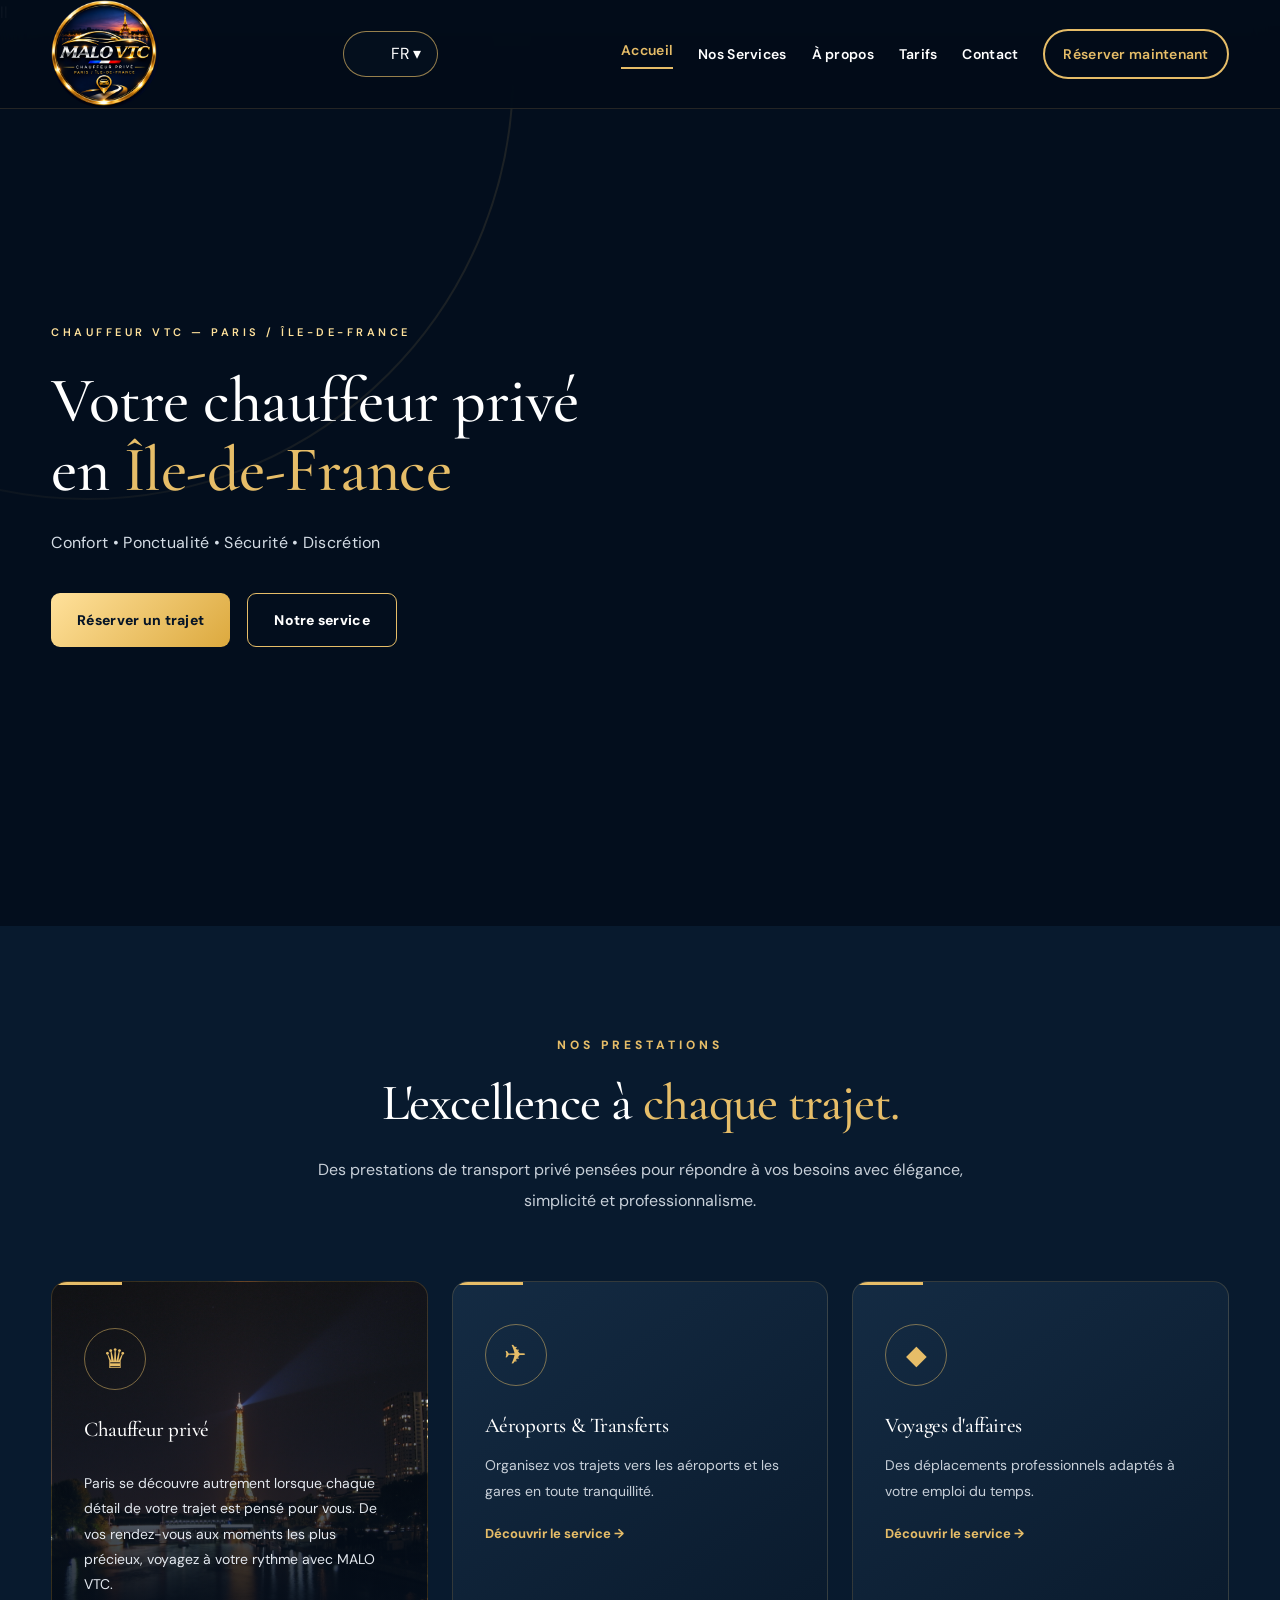
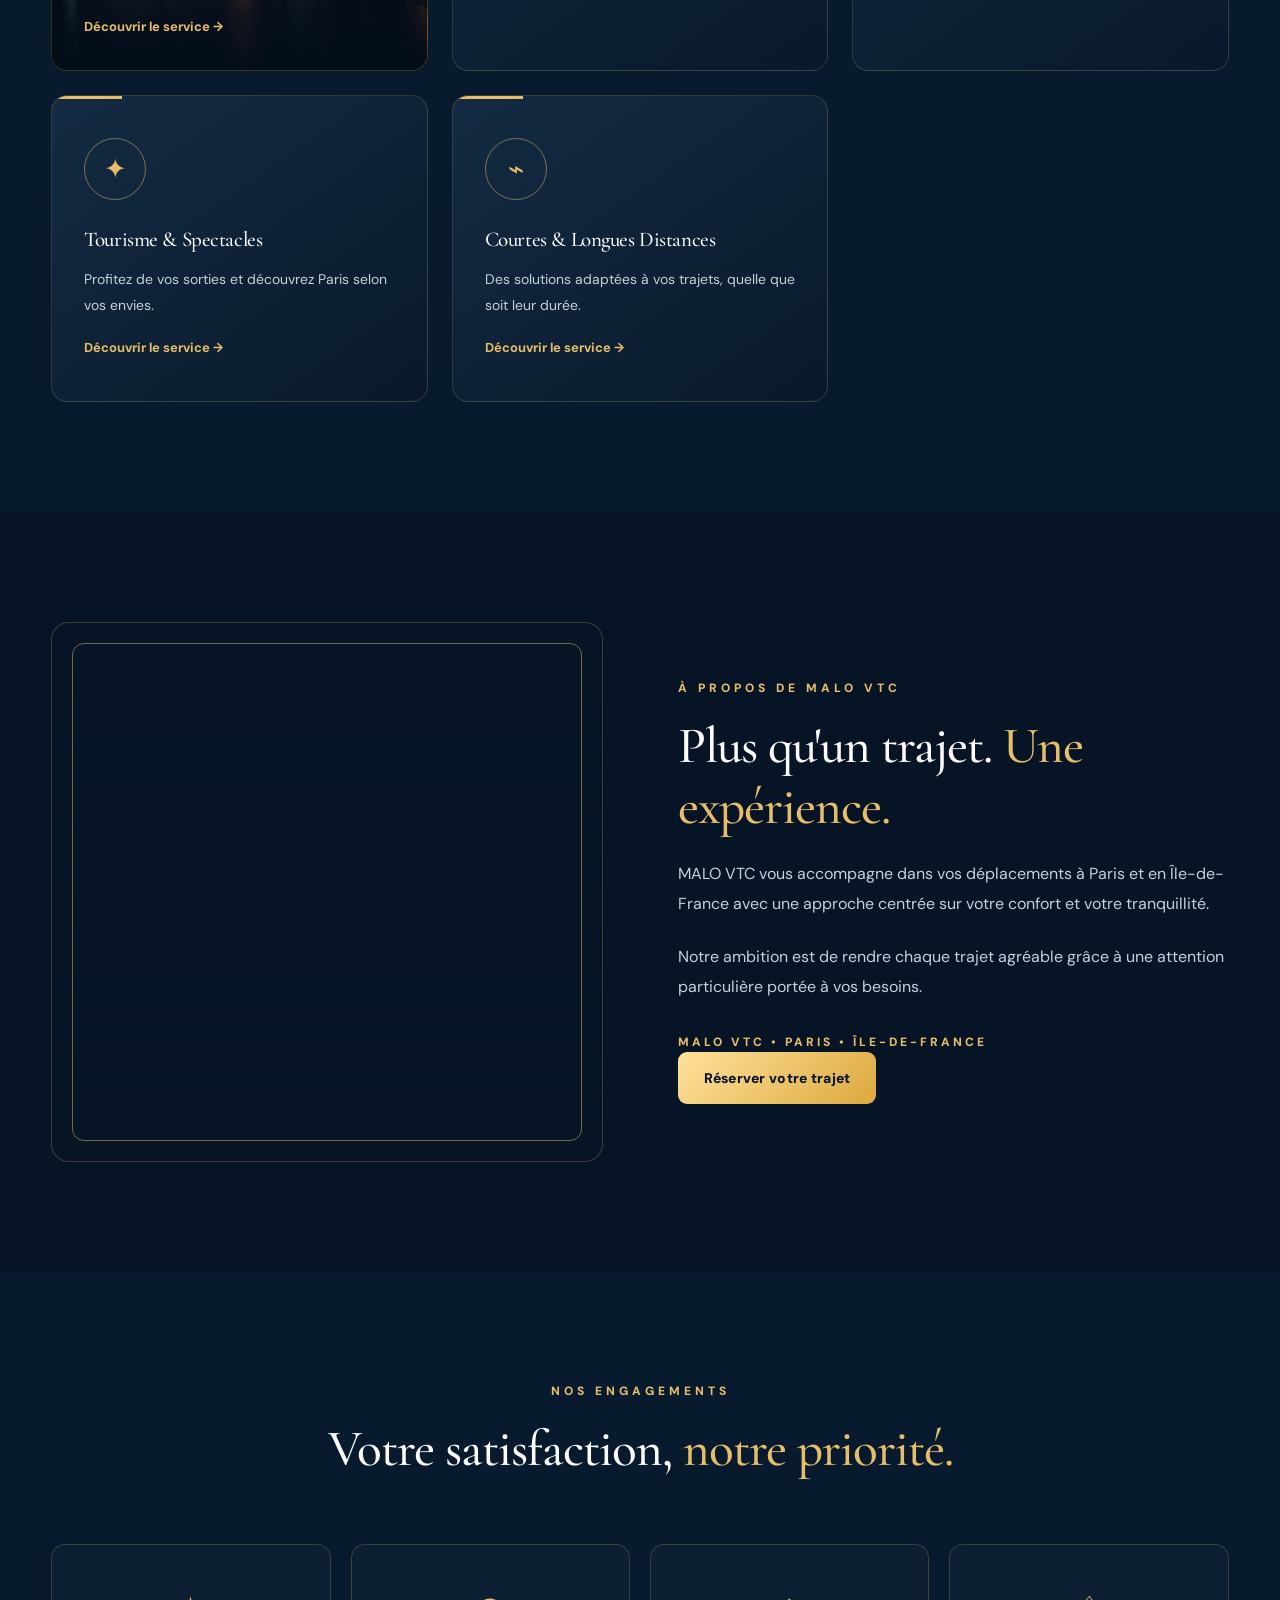
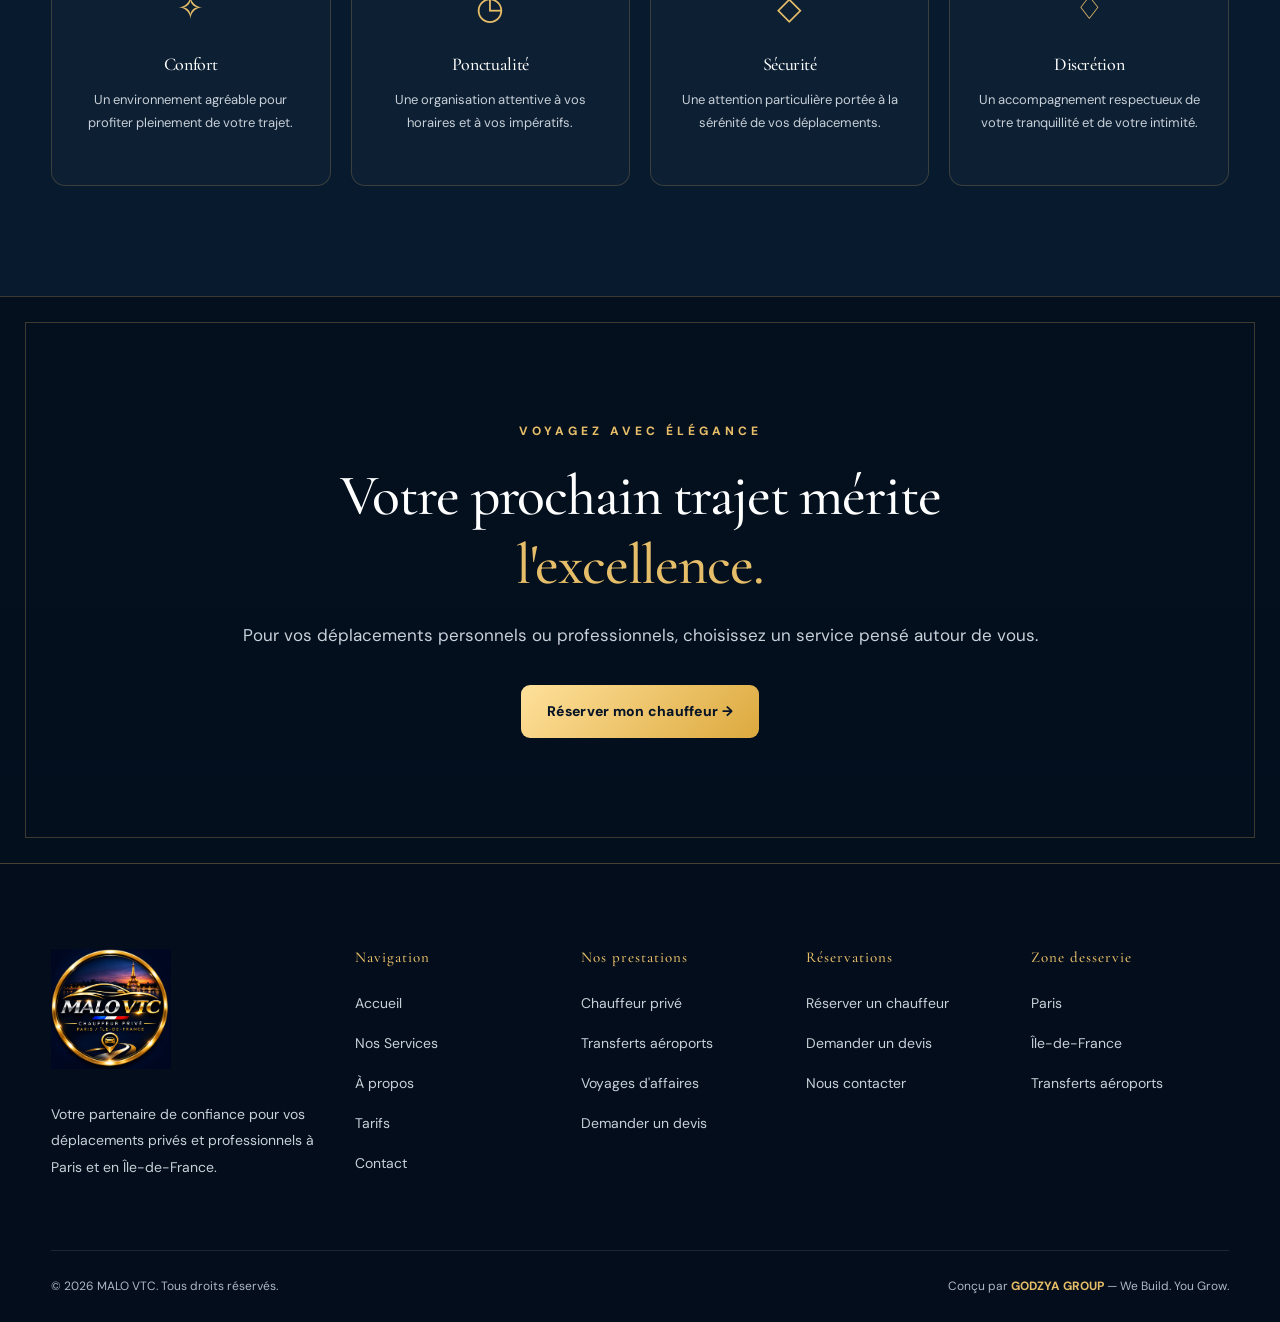
==== index.html @ e3ce31c3 "Update chauffeur service card to use photo-card layout Replaced flip-card structure with photo-card " ====
ll  <!DOCTYPE html>
<html lang="fr">
<head>
  <meta charset="UTF-8">
  <meta name="viewport" content="width=device-width, initial-scale=1.0">

  <meta name="description"
    content="MALO VTC, votre chauffeur privé à Paris et en Île-de-France. Réservez votre trajet en toute simplicité.">

  <title>MALO VTC | Chauffeur privé Paris & Île-de-France</title>

  <link rel="stylesheet" href="typography.css">

<style>
    :root {
      --navy: #061426;
      --navy-soft: #10263e;
      --gold: #e6bd68;
      --gold-light: #ffe19b;
      --white: #ffffff;
      --muted: #c8d0d9;
    }

    * {
      box-sizing: border-box;
    }

    html {
      scroll-behavior: smooth;
    }

    body {
      margin: 0;
      background: var(--navy);
      color: var(--white);
      font-family: "DM Sans", Arial, sans-serif;
      line-height: 1.6;
      overflow-x: hidden;
    }

    a {
      color: inherit;
      text-decoration: none;
    }

    button {
      font: inherit;
      cursor: pointer;
    }

    .container {
      width: min(1240px, 92%);
      margin: auto;
    }

    /* PREMIUM HEADER */

    .site-header {
  position: fixed;
  top: 0;
  left: 0;
  right: 0;
  width: 100%;
  z-index: 1000;

  background: rgba(3, 12, 25, 0.94);
  backdrop-filter: blur(16px);
  -webkit-backdrop-filter: blur(16px);

  border-bottom: 1px solid rgba(230, 189, 104, 0.15);
  transition: background 0.3s ease;
}

    .navbar {
      min-height: 105px;
      display: flex;
      align-items: center;
      justify-content: space-between;
      gap: 24px;
    }

    .brand {
      display: flex;
      align-items: center;
      flex-shrink: 0;
    }

    .brand img {
      width: 108px;
      height: 108px;
      object-fit: contain;
      border-radius: 50%;
    }

    .header-actions {
  display: flex;
  align-items: center;
  justify-content: flex-end;
  gap: 12px;
  flex-shrink: 0;
}

.nav-links {
  display: flex;
  align-items: center;
  gap: 25px;
}

    .nav-links > a {
      font-size: 14px;
      font-weight: 600;
      white-space: nowrap;
      transition: color .3s;
    }

    .nav-links > a:hover,
    .nav-links > a.active {
      color: var(--gold);
    }

    .nav-links > a.active::after {
      content: "";
      display: block;
      height: 2px;
      margin-top: 6px;
      background: var(--gold);
    }

    /* LANGUAGE DROPDOWN */

    .language {
      position: relative;
    }

    .language-button {
      background: rgba(5, 17, 32, .8);
      border: 1px solid rgba(230, 189, 104, .65);
      border-radius: 30px;
      color: white;
      padding: 9px 15px;
      white-space: nowrap;
    }
    /* PREMIUM LANGUAGE FLAGS */

.language-flag {
  display: inline-block;
  width: 22px;
  height: 15px;
  object-fit: cover;
  border-radius: 2px;
  vertical-align: middle;
  margin-right: 7px;
}

.language-button {
  display: inline-flex;
  align-items: center;
  justify-content: center;
  gap: 3px;
  white-space: nowrap;
}

.language-menu button {
  display: flex;
  align-items: center;
  gap: 8px;
}

    .language-menu {
      display: none;
      position: absolute;
      top: calc(100% + 10px);
      right: 0;
      min-width: 165px;
      padding: 8px;
      background: #0b1d32;
      border: 1px solid var(--gold);
      border-radius: 10px;
      box-shadow: 0 15px 35px rgba(0,0,0,.35);
    }

    .language-menu.open {
      display: block;
    }

    .language-menu button {
      width: 100%;
      padding: 11px;
      border: 0;
      border-radius: 6px;
      color: white;
      background: transparent;
      text-align: left;
    }

    .language-menu button:hover {
      background: rgba(230, 189, 104, .15);
      color: var(--gold);
    }

    /* RESERVATION BUTTON */

    .nav-booking {
      border: 2px solid var(--gold);
      border-radius: 35px;
      padding: 12px 18px;
      color: var(--gold) !important;
      font-weight: 700;
      white-space: nowrap;
      transition: background .3s, color .3s;
    }

    .nav-booking:hover {
      background: var(--gold);
      color: var(--navy) !important;
    }

    .menu-toggle {
      display: none;
      background: transparent;
      border: 1px solid var(--gold);
      color: var(--gold);
      padding: 8px 13px;
      border-radius: 6px;
      font-size: 23px;
    }

    /* CINEMATIC HERO */

  .hero {
  position: relative;
  min-height: 100vh;
  display: flex;
  align-items: center;
  overflow: hidden;
  background: #030e1d;
}

.hero::after {
  content: "";
  position: absolute;
  inset: 0;
  z-index: 1;
  background: linear-gradient(
    90deg,
    rgba(3, 14, 29, .88) 0%,
    rgba(3, 14, 29, .65) 45%,
    rgba(3, 14, 29, .25) 100%
  );
  pointer-events: none;
}

.hero-slides {
  position: absolute;
  inset: 0;
  overflow: hidden;
}

.hero-slide {
  position: absolute;
  inset: 0;
  background-position: center;
  background-size: cover;
  background-repeat: no-repeat;
  opacity: 0;
  animation: maloCrossfade 21s infinite;
}

.hero-slide:nth-child(1) {
  background-image: url("paris-hero-1.jpg.jpg");
  animation-delay: -1.5s;
}

.hero-slide:nth-child(2) {
  background-image: url("paris-hero-2.jpg.jpg");
  animation-delay: 5.5s;
}

.hero-slide:nth-child(3) {
  background-image: url("paris-hero-3.jpg.jpg");
  animation-delay: 12.5s;
}

@keyframes maloCrossfade {
  0% { opacity: 0; transform: scale(1.06); }
  7.14% { opacity: 1; }
  33.33% { opacity: 1; }
  40.47% { opacity: 0; }
  100% { opacity: 0; transform: scale(1.14); }
  }

@keyframes maloParisSlideshow {
  0%, 28% {
    background-image:
      linear-gradient(90deg, rgba(3,14,29,.88), rgba(3,14,29,.25)),
      url("paris-hero-1.jpg.jpg");
  }

  33%, 61% {
    background-image:
      linear-gradient(90deg, rgba(3,14,29,.88), rgba(3,14,29,.25)),
      url("paris-hero-2.jpg.jpg");
  }

  66%, 95% {
    background-image:
      linear-gradient(90deg, rgba(3,14,29,.88), rgba(3,14,29,.25)),
      url("paris-hero-3.jpg.jpg");
  }

  100% {
    background-image:
      linear-gradient(90deg, rgba(3,14,29,.88), rgba(3,14,29,.25)),
      url("paris-hero-1.jpg.jpg");
  }
}

    .hero::before {
      content: "";
      position: absolute;
      width: 850px;
      height: 850px;
      top: -380px;
      left: -340px;
      border-radius: 50%;
      border: 2px solid rgba(230, 189, 104, .35);
      pointer-events: none;
    }

    /* PREMIUM HERO TYPOGRAPHY */

.hero-content {
  position: relative;
  z-index: 2;
  width: min(780px, 100%);
  padding: 130px 0 110px;
}

.hero-eyebrow {
  color: var(--gold-light);
  font-family: "DM Sans", sans-serif;
  font-size: 11px;
  font-weight: 600;
  letter-spacing: 3.5px;
  text-transform: uppercase;
}

.hero h1 {
  font-family: "Cormorant Garamond", Georgia, serif;
  font-size: clamp(42px, 5vw, 66px);
  font-weight: 500;
  line-height: 1.08;
  letter-spacing: -0.5px;
  margin: 24px 0;
  max-width: 780px;
}

.hero h1 span {
  color: var(--gold);
  font-weight: 500;
}

.hero-tagline {
  font-family: "DM Sans", sans-serif;
  font-size: clamp(13px, 1.3vw, 16px);
  font-weight: 400;
  letter-spacing: 0.3px;
  line-height: 1.8;
  color: #d4dce5;
  margin: 25px 0 32px;
}

    .hero-actions {
      display: flex;
      flex-wrap: wrap;
      gap: 17px;
      margin-top: 35px;
    }

    .btn {
      display: inline-flex;
      align-items: center;
      justify-content: center;
      padding: 15px 26px;
      border-radius: 9px;
      font-weight: 800;
      transition: transform .3s, background .3s;
    }

    .btn:hover {
      transform: translateY(-4px);
    }

    .btn-gold {
      background: linear-gradient(
        135deg,
        #ffe19b,
        #dca93e
      );
      color: #061426;
    }

    .btn-outline {
      border: 1px solid var(--gold);
      color: white;
      background: rgba(5, 15, 30, .55);
    }

    /* MOBILE NAVIGATION */

    @media (max-width: 1100px) {
      .navbar {
        min-height: 88px;
      }

      .brand img {
        width: 82px;
        height: 82px;
      }

      .menu-toggle {
        display: block;
      }

      .nav-links {
  display: none;
  position: absolute;
  top: 88px;
  left: auto;
  right: 4%;
  width: 240px;
  max-width: 92vw;
  background: rgba(6, 20, 38, .98);
  padding: 18px;
  flex-direction: column;
  align-items: stretch;
  gap: 12px;
  border: 1px solid rgba(230, 189, 104, .45);
  border-radius: 12px;
  box-shadow: 0 16px 40px rgba(0, 0, 0, .4);
  z-index: 1100;
      }

      .nav-links.open {
        display: flex;
      }

      .language-menu {
  position: absolute;
  top: calc(100% + 8px);
  right: 0;
  left: auto;
  width: 165px;
  min-width: 165px;
  margin-top: 0;
  z-index: 1200;
}

      .hero-content {
        padding-top: 160px;
      }
    }

    @media (max-width: 600px) {
      .hero {
        min-height: 760px;
        background-position: 60% center;
      }

      .hero-content {
        padding-top: 145px;
        padding-bottom: 90px;
      }

      .hero-eyebrow {
        font-size: 10px;
        letter-spacing: 3px;
      }

      .hero h1 {
        letter-spacing: -1px;
      }

      .hero-actions {
        flex-direction: column;
        align-items: stretch;
      }
    }
  </style>
  <link rel="preconnect" href="https://fonts.googleapis.com">
<link rel="preconnect" href="https://fonts.gstatic.com" crossorigin>
<link href="https://fonts.googleapis.com/css2?family=Cormorant+Garamond:wght@400;500;600&family=DM+Sans:wght@400;500;600;700&display=swap" rel="stylesheet">
</head>

<body>

  <!-- PREMIUM NAVIGATION -->

  <header class="site-header">
    <div class="container navbar">

      <a href="index.html" class="brand"
         aria-label="MALO VTC - Accueil">
        <img src="malo-logo.png"
     alt="MALO VTC - Chauffeur privé">
      </a>

      <div class="header-actions">
        <div class="language">
          <button class="language-button"
        id="languageButton"
        type="button"
        aria-expanded="false"
        aria-controls="languageMenu">
  <img
    class="language-flag"
    src="https://flagcdn.com/w40/fr.png"
    alt="">
  <span>FR</span>
  <span aria-hidden="true">▾</span>
</button>
          
          <div class="language-menu"
               id="languageMenu">
           <button type="button" data-lang="fr">
  <img class="language-flag"
       src="https://flagcdn.com/w40/fr.png"
       alt="">
  Français
</button>

<button type="button" data-lang="en">
  <img class="language-flag"
       src="https://flagcdn.com/w40/gb.png"
       alt="">
  English
</button>
          </div>
        </div>

  <button class="menu-toggle"
          id="menuToggle"
          type="button"
          aria-label="Ouvrir le menu"
          aria-expanded="false"
          aria-controls="navLinks">
    ☰
  </button>

</div>

<nav class="nav-links" id="navLinks"
     aria-label="Navigation principale">

        <a href="index.html" class="active"
           data-fr="Accueil"
           data-en="Home">
          Accueil
        </a>

        <a href="services.html"
           data-fr="Nos Services"
           data-en="Our Services">
          Nos Services
        </a>

        <a href="apropos.html"
           data-fr="À propos"
           data-en="About Us">
          À propos
        </a>

        <a href="services.html#tarifs"
           data-fr="Tarifs"
           data-en="Pricing">
          Tarifs
        </a>

        <a href="reservation.html"
           data-fr="Contact"
           data-en="Contact">
          Contact
        </a>

        <a href="reservation.html"
           class="nav-booking"
           data-fr="Réserver maintenant"
           data-en="Book Now">
          ◉ Réserver maintenant
        </a>

      </nav>
    </div>
  </header>

  <!-- CINEMATIC HOMEPAGE HERO -->

  <main>
    <section class="hero" id="accueil">

  <!-- CINEMATIC PARIS BACKGROUND -->
  <div class="hero-slides" aria-hidden="true">
    <div class="hero-slide"></div>
    <div class="hero-slide"></div>
    <div class="hero-slide"></div>
  </div>

  <div class="container">

        <div class="hero-content">

          <div class="hero-eyebrow"
               data-fr="CHAUFFEUR VTC — PARIS / ÎLE-DE-FRANCE"
               data-en="PRIVATE CHAUFFEUR — PARIS / ÎLE-DE-FRANCE">
            CHAUFFEUR VTC — PARIS / ÎLE-DE-FRANCE
          </div>

          <h1
            data-fr="Votre chauffeur privé<br>en &lt;span&gt;Île-de-France&lt;/span&gt;"
            data-en="Your private chauffeur<br>in &lt;span&gt;Île-de-France&lt;/span&gt;">
            Votre chauffeur privé<br>
            en <span>Île-de-France</span>
          </h1>

          <p class="hero-tagline"
             data-fr="Confort • Ponctualité • Sécurité • Discrétion"
             data-en="Comfort • Punctuality • Safety • Discretion">
            Confort • Ponctualité • Sécurité • Discrétion
          </p>

          <div class="hero-actions">

            <a href="reservation.html"
               class="btn btn-gold"
               data-fr="Réserver un trajet"
               data-en="Book a Journey">
              Réserver un trajet
            </a>

            <a href="services.html"
               class="btn btn-outline"
               data-fr="Notre service"
               data-en="Our Services">
              Notre service
            </a>

          </div>
        </div>

      </div>
    </section>

    <!-- =====================================
     BLOCK 2 — PREMIUM HOMEPAGE SECTIONS
===================================== -->

<style>
  .section {
    padding: 110px 0;
    position: relative;
  }

  .section-dark {
    background: #081a2e;
  }

  .section-deep {
    background: #061426;
  }

  .section-label {
    display: block;
    color: var(--gold);
    font-size: 12px;
    font-weight: 800;
    letter-spacing: 4px;
    text-transform: uppercase;
    margin-bottom: 18px;
  }

  .section-title {
    font-size: clamp(34px, 4vw, 56px);
    line-height: 1.18;
    letter-spacing: -1px;
    margin: 0 0 22px;
  }

  .section-title span {
    color: var(--gold);
  }

  .section-description {
    color: var(--muted);
    font-size: 16px;
    max-width: 650px;
    line-height: 1.9;
  }

  .section-heading {
    text-align: center;
    max-width: 780px;
    margin: 0 auto 65px;
  }

  .section-heading .section-description {
    margin: 0 auto;
  }

/* HOMEPAGE PHOTOGRAPHIC SERVICE CARDS */
.home-service-card.photo-card {
  min-height: 390px;
  display: flex;
  flex-direction: column;
  justify-content: flex-end;
  padding: 32px;
  background-size: cover;
  background-position: center;
  isolation: isolate;
}

.home-service-card.photo-card::after {
  content: "";
  position: absolute;
  inset: 0;
  z-index: -1;
  background: linear-gradient(
    180deg,
    rgba(3, 13, 27, .12) 0%,
    rgba(3, 13, 27, .60) 42%,
    rgba(3, 13, 27, .96) 100%
  );
}

.home-service-card.photo-card h3 {
  color: #ffffff;
}

.home-service-card.photo-card p {
  color: #e3e8ef;
}

.home-service-card.photo-card a {
  color: var(--gold);
}

@media (max-width: 650px) {
  .home-service-card.photo-card {
    min-height: 350px;
    padding: 26px;
  }
 
}
  /* PREMIUM SERVICE CARDS */

  .home-services-grid {
    display: grid;
    grid-template-columns: repeat(3, 1fr);
    gap: 24px;
  }

  .home-service-card {
    position: relative;
    padding: 42px 32px;
    min-height: 295px;
    background: linear-gradient(
      145deg,
      #142b43,
      #09192b
    );
    border: 1px solid rgba(230,189,104,.18);
    border-radius: 16px;
    overflow: hidden;
    transition: transform .35s, border-color .35s;
  }

  .home-service-card:hover {
    transform: translateY(-8px);
    border-color: var(--gold);
  }

  .home-service-card::before {
    content: "";
    position: absolute;
    top: 0;
    left: 0;
    width: 70px;
    height: 3px;
    background: var(--gold);
  }

  .home-service-icon {
    width: 62px;
    height: 62px;
    display: flex;
    align-items: center;
    justify-content: center;
    border: 1px solid rgba(230,189,104,.5);
    border-radius: 50%;
    color: var(--gold);
    font-size: 27px;
    margin-bottom: 28px;
  }

  .home-service-card h3 {
    font-size: 21px;
    margin: 0 0 16px;
  }

  .home-service-card p {
    color: var(--muted);
    font-size: 14px;
    line-height: 1.8;
    margin-bottom: 20px;
  }

  .home-service-card a {
    color: var(--gold);
    font-weight: 700;
    font-size: 13px;
  }

  
/* CHAUFFEUR PRIVÉ — 3D FLIP CARD */

.home-service-card.flip-card {
  padding: 0;
  min-height: 390px;
  overflow: visible;
  background: transparent;
  perspective: 1200px;
}

.flip-card-inner {
  position: relative;
  width: 100%;
  min-height: 390px;
  height: 100%;
  transform-style: preserve-3d;
  transition: transform .8s ease;
}

.flip-card.is-flipped .flip-card-inner {
  transform: rotateY(180deg);
}

.flip-card-face {
  position: absolute;
  inset: 0;
  padding: 32px 26px;
  display: flex;
  flex-direction: column;
  align-items: flex-start;
  background: linear-gradient(145deg, #142b43, #09192b);
  border: 1px solid rgba(230,189,104,.35);
  border-radius: 16px;
  backface-visibility: hidden;
  -webkit-backface-visibility: hidden;
  overflow: auto;
}

.flip-card-front {
  justify-content: center;
}

.flip-card-back {
  transform: rotateY(180deg);
  justify-content: center;
}

.flip-card-back h3 {
  color: var(--gold);
  font-size: 19px;
}

.flip-card-back p {
  font-size: 13px;
  line-height: 1.65;
}

.flip-card-trigger,
.flip-card-return {
  border: 0;
  background: none;
  color: var(--gold);
  font: inherit;
  font-size: 13px;
  font-weight: 700;
  cursor: pointer;
  padding: 8px 0;
}

.flip-booking-button {
  display: inline-block;
  padding: 12px 16px;
  margin: 4px 0 10px;
  background: var(--gold);
  color: #061426 !important;
  border-radius: 8px;
  text-decoration: none;
  font-size: 12px;
  font-weight: 700;
}

.flip-booking-button:hover {
  background: #f5d695;
}

.flip-card-return {
  margin-top: auto;
}

@media (prefers-reduced-motion: reduce) {
  .flip-card-inner {
    transition: none;
  }
}
  

  /* ABOUT SECTION */

  .about-grid {
    display: grid;
    grid-template-columns: 1fr 1fr;
    gap: 75px;
    align-items: center;
  }

  .about-image {
    position: relative;
    min-height: 540px;
    border-radius: 18px;
    background:
      linear-gradient(
        rgba(6,20,38,.1),
        rgba(6,20,38,.45)
      ),
      url("assets/malo-about.jpg") center/cover;
    border: 1px solid rgba(230,189,104,.25);
  }

  .about-image::after {
    content: "";
    position: absolute;
    inset: 20px;
    border: 1px solid rgba(230,189,104,.5);
    border-radius: 12px;
    pointer-events: none;
  }

  .about-content p {
    color: var(--muted);
    line-height: 1.9;
    margin-bottom: 22px;
  }

  .about-signature {
    color: var(--gold);
    font-size: 12px;
    letter-spacing: 3px;
    font-weight: 800;
    margin-top: 30px;
  }

  /* OUR COMMITMENTS */

  .commitment-grid {
    display: grid;
    grid-template-columns: repeat(4, 1fr);
    gap: 20px;
  }

  .commitment-card {
    padding: 38px 25px;
    text-align: center;
    border: 1px solid rgba(230,189,104,.2);
    background: rgba(255,255,255,.025);
    border-radius: 14px;
    transition: transform .3s;
  }

  .commitment-card:hover {
    transform: translateY(-6px);
  }

  .commitment-icon {
    color: var(--gold);
    font-size: 32px;
    margin-bottom: 20px;
  }

  .commitment-card h3 {
    font-size: 18px;
    margin-bottom: 12px;
  }

  .commitment-card p {
    color: var(--muted);
    font-size: 13px;
    line-height: 1.8;
  }

  @media (max-width: 950px) {
    .home-services-grid {
      grid-template-columns: repeat(2, 1fr);
    }

    .about-grid {
      gap: 35px;
    }

    .commitment-grid {
      grid-template-columns: repeat(2, 1fr);
    }
  }

  @media (max-width: 650px) {
    .section {
      padding: 75px 0;
    }

    .home-services-grid,
    .about-grid {
      grid-template-columns: 1fr;
    }

    .about-image {
      min-height: 350px;
    }

    .commitment-grid {
      grid-template-columns: 1fr 1fr;
      gap: 12px;
    }

    .commitment-card {
      padding: 25px 15px;
    }
  }
</style>

<!-- OUR SIGNATURE SERVICES -->

<section class="section section-dark" id="services">
  <div class="container">

    <div class="section-heading">

      <span class="section-label"
        data-fr="NOS PRESTATIONS"
        data-en="OUR SERVICES">
        NOS PRESTATIONS
      </span>

      <h2 class="section-title"
        data-fr="L'excellence à &lt;span&gt;chaque trajet.&lt;/span&gt;"
        data-en="Excellence in &lt;span&gt;every journey.&lt;/span&gt;">
        L'excellence à <span>chaque trajet.</span>
      </h2>

      <p class="section-description"
        data-fr="Des prestations de transport privé pensées pour répondre à vos besoins avec élégance, simplicité et professionnalisme."
        data-en="Private chauffeur services designed to meet your needs with elegance, simplicity and professionalism.">
        Des prestations de transport privé pensées pour répondre à vos besoins avec élégance, simplicité et professionnalisme.
      </p>

    </div>

    <div class="home-services-grid">

      

<article class="home-service-card photo-card"
         style="background-image: url('paris-hero-1.jpg.jpg');">

  <div class="home-service-icon">♛</div>

  <h3 data-fr="Chauffeur privé"
      data-en="Private Chauffeur">
    Chauffeur privé
  </h3>

  <p data-fr="Paris se découvre autrement lorsque chaque détail de votre trajet est pensé pour vous. De vos rendez-vous aux moments les plus précieux, voyagez à votre rythme avec MALO VTC."
     data-en="Experience Paris differently when every detail of your journey is considered. From appointments to life's special moments, travel at your own pace with MALO VTC.">
    Paris se découvre autrement lorsque chaque détail de votre trajet est pensé pour vous. De vos rendez-vous aux moments les plus précieux, voyagez à votre rythme avec MALO VTC.
  </p>

  <a href="services.html"
     data-fr="Découvrir le service →"
     data-en="Explore the service →">
    Découvrir le service →
  </a>

</article>


      <article class="home-service-card">
        <div class="home-service-icon">✈</div>

        <h3 data-fr="Aéroports & Transferts"
            data-en="Airports & Transfers">
          Aéroports & Transferts
        </h3>

        <p data-fr="Organisez vos trajets vers les aéroports et les gares en toute tranquillité."
           data-en="Arrange your journeys to airports and train stations with peace of mind.">
          Organisez vos trajets vers les aéroports et les gares en toute tranquillité.
        </p>

        <a href="services.html"
           data-fr="Découvrir le service →"
           data-en="Explore the service →">
          Découvrir le service →
        </a>
      </article>

      <article class="home-service-card">
        <div class="home-service-icon">◆</div>

        <h3 data-fr="Voyages d'affaires"
            data-en="Business Travel">
          Voyages d'affaires
        </h3>

        <p data-fr="Des déplacements professionnels adaptés à votre emploi du temps."
           data-en="Professional travel tailored to your schedule.">
          Des déplacements professionnels adaptés à votre emploi du temps.
        </p>

        <a href="services.html"
           data-fr="Découvrir le service →"
           data-en="Explore the service →">
          Découvrir le service →
        </a>
      </article>

      <article class="home-service-card">
        <div class="home-service-icon">✦</div>

        <h3 data-fr="Tourisme & Spectacles"
            data-en="Tourism & Shows">
          Tourisme & Spectacles
        </h3>

        <p data-fr="Profitez de vos sorties et découvrez Paris selon vos envies."
           data-en="Enjoy your outings and discover Paris at your own pace.">
          Profitez de vos sorties et découvrez Paris selon vos envies.
        </p>

        <a href="services.html"
           data-fr="Découvrir le service →"
           data-en="Explore the service →">
          Découvrir le service →
        </a>
      </article>

      <article class="home-service-card">
        <div class="home-service-icon">⌁</div>

        <h3 data-fr="Courtes & Longues Distances"
            data-en="Short & Long Distances">
          Courtes & Longues Distances
        </h3>

        <p data-fr="Des solutions adaptées à vos trajets, quelle que soit leur durée."
           data-en="Flexible solutions for journeys of different distances.">
          Des solutions adaptées à vos trajets, quelle que soit leur durée.
        </p>

        <a href="services.html"
           data-fr="Découvrir le service →"
           data-en="Explore the service →">
          Découvrir le service →
        </a>
      </article>

    </div>
  </div>
</section>

<!-- ABOUT MALO VTC -->

<section class="section section-deep" id="apropos">
  <div class="container about-grid">

    <div class="about-image"
         role="img"
         aria-label="Univers MALO VTC">
    </div>

    <div class="about-content">

      <span class="section-label"
        data-fr="À PROPOS DE MALO VTC"
        data-en="ABOUT MALO VTC">
        À PROPOS DE MALO VTC
      </span>

      <h2 class="section-title"
        data-fr="Plus qu'un trajet. &lt;span&gt;Une expérience.&lt;/span&gt;"
        data-en="More than a journey. &lt;span&gt;An experience.&lt;/span&gt;">
        Plus qu'un trajet. <span>Une expérience.</span>
      </h2>

      <p data-fr="MALO VTC vous accompagne dans vos déplacements à Paris et en Île-de-France avec une approche centrée sur votre confort et votre tranquillité."
         data-en="MALO VTC accompanies you on your journeys across Paris and Île-de-France with an approach focused on your comfort and peace of mind.">
        MALO VTC vous accompagne dans vos déplacements à Paris et en Île-de-France avec une approche centrée sur votre confort et votre tranquillité.
      </p>

      <p data-fr="Notre ambition est de rendre chaque trajet agréable grâce à une attention particulière portée à vos besoins."
         data-en="Our ambition is to make every journey enjoyable through thoughtful attention to your needs.">
        Notre ambition est de rendre chaque trajet agréable grâce à une attention particulière portée à vos besoins.
      </p>

      <div class="about-signature">
        MALO VTC • PARIS • ÎLE-DE-FRANCE
      </div>

      <a href="reservation.html"
         class="btn btn-gold"
         data-fr="Réserver votre trajet"
         data-en="Book Your Journey">
        Réserver votre trajet
      </a>

    </div>
  </div>
</section>

<!-- OUR COMMITMENTS -->

<section class="section section-dark" id="engagement">
  <div class="container">

    <div class="section-heading">

      <span class="section-label"
        data-fr="NOS ENGAGEMENTS"
        data-en="OUR COMMITMENTS">
        NOS ENGAGEMENTS
      </span>

      <h2 class="section-title"
        data-fr="Votre satisfaction, &lt;span&gt;notre priorité.&lt;/span&gt;"
        data-en="Your satisfaction, &lt;span&gt;our priority.&lt;/span&gt;">
        Votre satisfaction, <span>notre priorité.</span>
      </h2>

    </div>

    <div class="commitment-grid">

      <article class="commitment-card">
        <div class="commitment-icon">✧</div>
        <h3 data-fr="Confort" data-en="Comfort">Confort</h3>
        <p data-fr="Un environnement agréable pour profiter pleinement de votre trajet."
           data-en="A pleasant environment to enjoy your journey.">
          Un environnement agréable pour profiter pleinement de votre trajet.
        </p>
      </article>

      <article class="commitment-card">
        <div class="commitment-icon">◷</div>
        <h3 data-fr="Ponctualité" data-en="Punctuality">Ponctualité</h3>
        <p data-fr="Une organisation attentive à vos horaires et à vos impératifs."
           data-en="Thoughtful planning around your schedule and commitments.">
          Une organisation attentive à vos horaires et à vos impératifs.
        </p>
      </article>

      <article class="commitment-card">
        <div class="commitment-icon">◇</div>
        <h3 data-fr="Sécurité" data-en="Safety">Sécurité</h3>
        <p data-fr="Une attention particulière portée à la sérénité de vos déplacements."
           data-en="Special attention to your peace of mind while travelling.">
          Une attention particulière portée à la sérénité de vos déplacements.
        </p>
      </article>

      <article class="commitment-card">
        <div class="commitment-icon">♢</div>
        <h3 data-fr="Discrétion" data-en="Discretion">Discrétion</h3>
        <p data-fr="Un accompagnement respectueux de votre tranquillité et de votre intimité."
           data-en="Respectful service that values your privacy and comfort.">
          Un accompagnement respectueux de votre tranquillité et de votre intimité.
        </p>
      </article>

    </div>
  </div>
</section>

    <!-- ==========================================
     BLOCK 3 — FINAL HOMEPAGE COMPONENTS
========================================== -->

<style>
  /* LUXURY RESERVATION SECTION */

  .luxury-cta {
    position: relative;
    padding: 125px 0;
    text-align: center;
    overflow: hidden;
    background:
      linear-gradient(
        rgba(4, 15, 29, .90),
        rgba(4, 15, 29, .94)
      ),
      url("assets/malo-cta.jpg") center/cover no-repeat;
    border-top: 1px solid rgba(230,189,104,.25);
  }

  .luxury-cta::before {
    content: "";
    position: absolute;
    inset: 25px;
    border: 1px solid rgba(230,189,104,.25);
    pointer-events: none;
  }

  .luxury-cta-content {
    position: relative;
    z-index: 2;
    max-width: 800px;
    margin: auto;
  }

  .luxury-cta h2 {
    font-size: clamp(35px, 4.5vw, 60px);
    line-height: 1.2;
    margin: 20px 0;
  }

  .luxury-cta h2 span {
    color: var(--gold);
  }

  .luxury-cta p {
    color: var(--muted);
    font-size: 17px;
    margin-bottom: 35px;
  }

  /* PREMIUM FOOTER */

  .site-footer {
    background: #030d1b;
    border-top: 1px solid rgba(230,189,104,.3);
    padding: 85px 0 25px;
  }

  .footer-grid {
  display: grid;
  grid-template-columns: 1.4fr repeat(4, minmax(0, 1fr));
  gap: 28px;
  align-items: start;
  margin-bottom: 55px;
    }

  .footer-logo {
    width: 120px;
    height: 120px;
    object-fit: contain;
    margin-bottom: 18px;
  }

  .footer-brand p {
    max-width: 340px;
    color: var(--muted);
    font-size: 14px;
    line-height: 1.9;
  }

  .footer-column h3 {
    color: var(--gold);
    font-size: 15px;
    margin: 0 0 25px;
    letter-spacing: 1px;
  }

  .footer-column a {
    display: block;
    color: var(--muted);
    font-size: 14px;
    margin-bottom: 15px;
    transition: color .3s;
  }

  .footer-column a:hover {
    color: var(--gold);
  }

  .footer-bottom {
    border-top: 1px solid rgba(255,255,255,.1);
    padding-top: 25px;
    display: flex;
    justify-content: space-between;
    gap: 20px;
    flex-wrap: wrap;
    color: #aeb8c5;
    font-size: 12px;
  }

  .footer-bottom strong {
    color: var(--gold);
  }

  /* SCROLL ANIMATIONS */

  .reveal {
    opacity: 0;
    transform: translateY(30px);
    transition:
      opacity .75s ease,
      transform .75s ease;
  }

  .reveal.visible {
    opacity: 1;
    transform: translateY(0);
  }

  @media (prefers-reduced-motion: reduce) {
    .reveal {
      opacity: 1;
      transform: none;
      transition: none;
    }
  }

  @media (max-width: 850px) {
  .footer-grid {
    grid-template-columns: repeat(2, minmax(0, 1fr));
    column-gap: 30px;
    row-gap: 35px;
  }

  .footer-brand {
    grid-column: 1 / -1;
  }
}

  @media (max-width: 600px) {
    .luxury-cta {
      padding: 95px 0;
    }

    .luxury-cta::before {
      inset: 12px;
    }

    .footer-grid {
  grid-template-columns: minmax(0, 1fr);
  gap: 28px;
  margin-bottom: 40px;
}

.footer-brand {
  grid-column: auto;
}

.footer-column h3 {
  margin-bottom: 15px;
}

.footer-column a {
  margin-bottom: 11px;
}

    .site-footer {
      padding-top: 60px;
    }

    .footer-bottom {
      flex-direction: column;
    }
  }
</style>

<!-- LUXURY RESERVATION CALL TO ACTION -->

<section class="luxury-cta" id="reservation">
  <div class="container luxury-cta-content">

    <span class="section-label"
      data-fr="VOYAGEZ AVEC ÉLÉGANCE"
      data-en="TRAVEL WITH ELEGANCE">
      VOYAGEZ AVEC ÉLÉGANCE
    </span>

    <h2
      data-fr="Votre prochain trajet mérite &lt;span&gt;l'excellence.&lt;/span&gt;"
      data-en="Your next journey deserves &lt;span&gt;excellence.&lt;/span&gt;">
      Votre prochain trajet mérite
      <span>l'excellence.</span>
    </h2>

    <p
      data-fr="Pour vos déplacements personnels ou professionnels, choisissez un service pensé autour de vous."
      data-en="For your personal or professional journeys, choose a service designed around you.">
      Pour vos déplacements personnels ou professionnels,
      choisissez un service pensé autour de vous.
    </p>

    <a href="reservation.html"
       class="btn btn-gold"
       data-fr="Réserver mon chauffeur →"
       data-en="Book My Chauffeur →">
      Réserver mon chauffeur →
    </a>

  </div>
</section>

</main>

<!-- PREMIUM FOOTER -->

<footer class="site-footer">
  <div class="container">

    <div class="footer-grid">

      <div class="footer-brand">

        <a href="index.html" aria-label="MALO VTC Accueil">
          <img src="malo-logo.png"
               alt="MALO VTC"
               class="footer-logo">
        </a>

        <p
          data-fr="Votre partenaire de confiance pour vos déplacements privés et professionnels à Paris et en Île-de-France."
          data-en="Your trusted partner for private and professional travel in Paris and Île-de-France.">
          Votre partenaire de confiance pour vos déplacements
          privés et professionnels à Paris et en Île-de-France.
        </p>

      </div>

      <div class="footer-column">

        <h3 data-fr="Navigation" data-en="Navigation">
          Navigation
        </h3>

        <a href="index.html"
           data-fr="Accueil"
           data-en="Home">Accueil</a>

        <a href="services.html"
           data-fr="Nos Services"
           data-en="Our Services">Nos Services</a>

        <a href="apropos.html"
           data-fr="À propos"
           data-en="About Us">À propos</a>

        <a href="services.html#tarifs"
           data-fr="Tarifs"
           data-en="Pricing">Tarifs</a>

        <a href="reservation.html"
           data-fr="Contact"
           data-en="Contact">Contact</a>

      </div>

      <div class="footer-column">

        <h3 data-fr="Nos prestations"
            data-en="Our Services">
          Nos prestations
        </h3>

        <a href="services.html"
           data-fr="Chauffeur privé"
           data-en="Private Chauffeur">
          Chauffeur privé
        </a>

        <a href="services.html"
           data-fr="Transferts aéroports"
           data-en="Airport Transfers">
          Transferts aéroports
        </a>

        <a href="services.html"
           data-fr="Voyages d'affaires"
           data-en="Business Travel">
          Voyages d'affaires
        </a>

        <a href="reservation.html"
           data-fr="Demander un devis"
           data-en="Request a Quote">
          Demander un devis
        </a>

            </div>

      <!-- RESERVATIONS -->
      <div class="footer-column">
        <h3 data-fr="Réservations"
            data-en="Reservations">
          Réservations
        </h3>

        <a href="reservation.html"
           data-fr="Réserver un chauffeur"
           data-en="Book a Chauffeur">
          Réserver un chauffeur
        </a>

        <a href="reservation.html"
           data-fr="Demander un devis"
           data-en="Request a Quote">
          Demander un devis
        </a>

        <a href="reservation.html"
           data-fr="Nous contacter"
           data-en="Contact Us">
          Nous contacter
        </a>
            </div>

      <!-- SERVICE AREA -->
      <div class="footer-column">
        <h3 data-fr="Zone desservie"
            data-en="Service Area">
          Zone desservie
        </h3>

        <a href="services.html"
           data-fr="Paris"
           data-en="Paris">
          Paris
        </a>

        <a href="services.html"
           data-fr="Île-de-France"
           data-en="Île-de-France">
          Île-de-France
        </a>

        <a href="services.html"
           data-fr="Transferts aéroports"
           data-en="Airport Transfers">
          Transferts aéroports
        </a>
      </div>

    </div>

    <div class="footer-bottom">

      <span>
        © <span id="currentYear"></span> MALO VTC.
        <span data-fr="Tous droits réservés."
              data-en="All rights reserved.">
          Tous droits réservés.
        </span>
      </span>

      <span>
        <span data-fr="Conçu par"
              data-en="Designed by">Conçu par</span>
        <strong>GODZYA GROUP</strong>
        — We Build. You Grow.
      </span>

    </div>

  </div>
</footer>

<!-- ==========================================
     HOMEPAGE FUNCTIONALITY
========================================== -->

<script>
  document.addEventListener("DOMContentLoaded", () => {

    const menuToggle = document.getElementById("menuToggle");
    const navLinks = document.getElementById("navLinks");

    const languageButton =
      document.getElementById("languageButton");

    const languageMenu =
      document.getElementById("languageMenu");

    const languageOptions =
      document.querySelectorAll("[data-lang]");

    const translatableElements =
      document.querySelectorAll("[data-fr][data-en]");

    /* MOBILE MENU */

    function closeMobileMenu() {
      navLinks.classList.remove("open");
      menuToggle.setAttribute("aria-expanded", "false");
    }

    menuToggle.addEventListener("click", () => {
      const isOpen = navLinks.classList.toggle("open");

      menuToggle.setAttribute(
        "aria-expanded",
        String(isOpen)
      );
    });

    navLinks.querySelectorAll("a").forEach(link => {
      link.addEventListener("click", closeMobileMenu);
    });

    /* LANGUAGE DROPDOWN */

    function closeLanguageMenu() {
      languageMenu.classList.remove("open");
      languageButton.setAttribute("aria-expanded", "false");
    }

    languageButton.addEventListener("click", event => {
      event.stopPropagation();

      const isOpen = languageMenu.classList.toggle("open");

      languageButton.setAttribute(
        "aria-expanded",
        String(isOpen)
      );
    });

    /* FRENCH / ENGLISH TRANSLATION */

    function setLanguage(language) {
      const selectedLanguage =
        language === "en" ? "en" : "fr";

      document.documentElement.lang = selectedLanguage;

      translatableElements.forEach(element => {
        const translation =
          element.getAttribute(`data-${selectedLanguage}`);

        if (translation !== null) {
          element.innerHTML = translation;
        }
      });

      const flagCode = selectedLanguage === "fr" ? "fr" : "gb";
const languageCode = selectedLanguage === "fr" ? "FR" : "EN";

languageButton.innerHTML = `
  <img
    class="language-flag"
    src="https://flagcdn.com/w40/${flagCode}.png"
    alt="">
  <span>${languageCode}</span>
  <span aria-hidden="true">▾</span>
`;

      localStorage.setItem(
        "maloLanguage",
        selectedLanguage
      );

      closeLanguageMenu();
    }

    languageOptions.forEach(option => {
      option.addEventListener("click", () => {
        setLanguage(option.dataset.lang);
      });
    });

    /* CLOSE DROPDOWNS */

    document.addEventListener("click", event => {
      if (!event.target.closest(".language")) {
        closeLanguageMenu();
      }

      if (
        !event.target.closest(".navbar") &&
        navLinks.classList.contains("open")
      ) {
        closeMobileMenu();
      }
    });

    document.addEventListener("keydown", event => {
      if (event.key === "Escape") {
        closeLanguageMenu();
        closeMobileMenu();
      }
    });

    /* REMEMBER SELECTED LANGUAGE */

    let savedLanguage = "fr";

    try {
      savedLanguage =
        localStorage.getItem("maloLanguage") || "fr";
    } catch (error) {
      savedLanguage = "fr";
    }

    setLanguage(savedLanguage);

    /* FOOTER YEAR */

    document.getElementById("currentYear").textContent =
      new Date().getFullYear();

    /* SMOOTH SCROLL REVEAL */

    const revealTargets =
      document.querySelectorAll(
        ".home-service-card, .about-content, .commitment-card"
      );

    if (
      "IntersectionObserver" in window &&
      !window.matchMedia(
        "(prefers-reduced-motion: reduce)"
      ).matches
    ) {
      const observer = new IntersectionObserver(entries => {
        entries.forEach(entry => {
          if (entry.isIntersecting) {
            entry.target.classList.add("visible");
            observer.unobserve(entry.target);
          }
        });
      }, {
        threshold: 0.12
      });

      revealTargets.forEach(element => {
        element.classList.add("reveal");
        observer.observe(element);
      });
    }

  });
</script>

</body>
</html>
---- typography.css ----
/* =====================================================
   MALO VTC — PREMIUM TYPOGRAPHY SYSTEM
   Applies to: Home, Services and Reservation
   ===================================================== */

@import url('https://fonts.googleapis.com/css2?family=Cormorant+Garamond:wght@400;500;600;700&family=DM+Sans:wght@400;500;600;700&display=swap');

:root {
  --malo-font-heading: 'Cormorant Garamond', Georgia, serif;
  --malo-font-body: 'DM Sans', Arial, sans-serif;

  --malo-text-white: #f7f5f0;
  --malo-text-muted: #c4c8d0;
  --malo-text-gold: #d6b77a;
}

/* GLOBAL BODY */

body {
  font-family: var(--malo-font-body);
  font-size: 16px;
  font-weight: 400;
  line-height: 1.75;
  letter-spacing: 0;
  -webkit-font-smoothing: antialiased;
}

/* MAIN HEADINGS */

h1,
h2,
h3,
h4,
h5,
h6 {
  font-family: var(--malo-font-heading);
  font-weight: 500;
  line-height: 1.12;
  letter-spacing: -0.02em;
}

/* HERO TITLES */

h1 {
  font-size: clamp(2.8rem, 5vw, 4.1rem);
  font-weight: 500;
}

/* SECTION TITLES */

h2 {
  font-size: clamp(2.2rem, 4vw, 3.3rem);
}

/* CARD TITLES */

h3 {
  font-size: clamp(1.65rem, 2.5vw, 2rem);
}

/* SMALL HEADINGS */

h4 {
  font-size: 1.5rem;
}

/* PARAGRAPHS */

p {
  font-family: var(--malo-font-body);
  font-size: 1rem;
  line-height: 1.8;
  letter-spacing: 0;
}

/* NAVIGATION */

nav,
nav a,
.nav-links,
.nav-links a {
  font-family: var(--malo-font-body);
  font-size: 0.875rem;
  font-weight: 500;
  letter-spacing: 0.02em;
}

/* BUTTONS */

button,
.btn,
.button,
input[type="submit"] {
  font-family: var(--malo-font-body);
  font-size: 0.875rem;
  font-weight: 600;
  letter-spacing: 0.02em;
}

/* FORMS */

input,
textarea,
select,
label {
  font-family: var(--malo-font-body);
  font-size: 0.9375rem;
}

/* SMALL LABELS */

.eyebrow,
.section-label,
.overline {
  font-family: var(--malo-font-body);
  font-size: 0.75rem;
  font-weight: 600;
  letter-spacing: 0.16em;
  text-transform: uppercase;
}

/* FOOTER */

footer,
footer p,
footer a {
  font-family: var(--malo-font-body);
  font-size: 0.875rem;
  line-height: 1.8;
}

/* MOBILE TYPOGRAPHY */

@media (max-width: 768px) {

  body {
    font-size: 15px;
  }

  h1 {
    font-size: clamp(2.5rem, 9vw, 3.4rem);
  }

  h2 {
    font-size: clamp(2rem, 7vw, 2.8rem);
  }

  h3 {
    font-size: 1.65rem;
  }

  p {
    font-size: 0.9375rem;
    line-height: 1.75;
  }

  button,
  .btn,
  .button {
    font-size: 0.8125rem;
  }
}
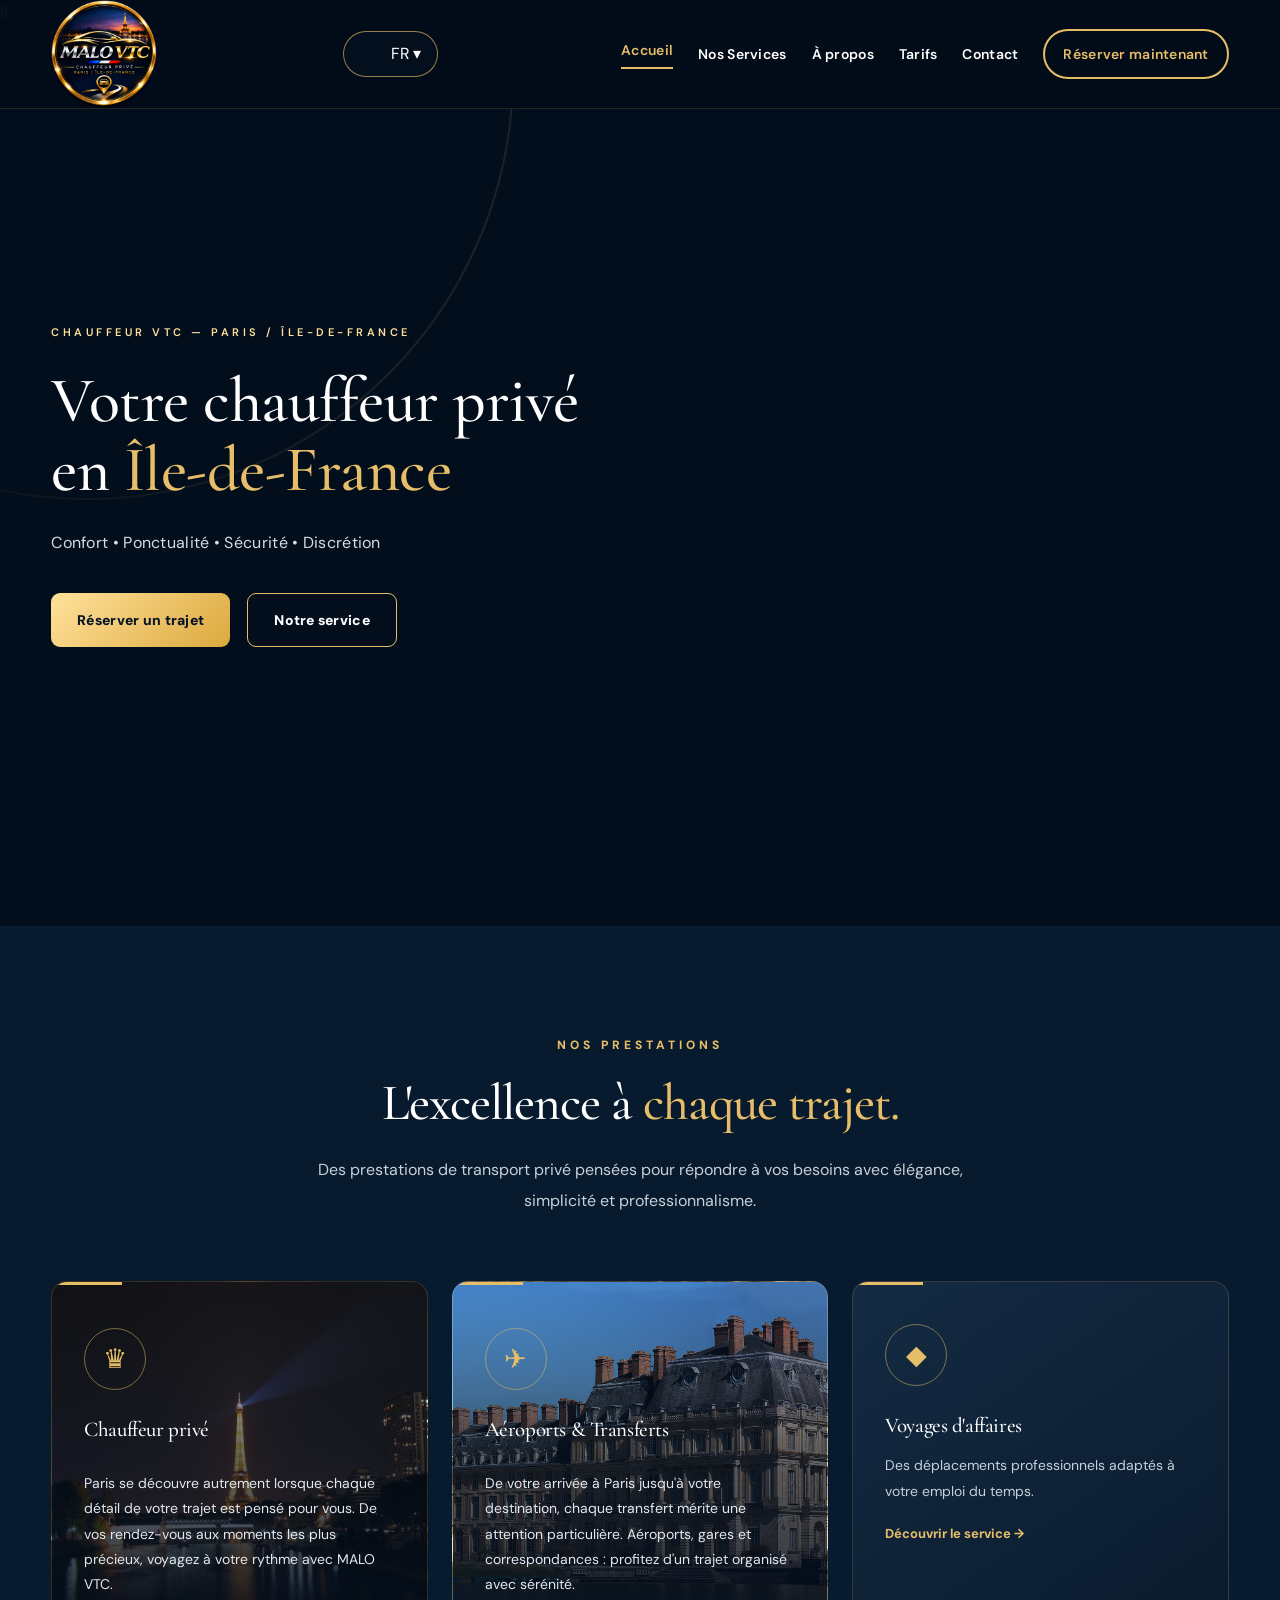
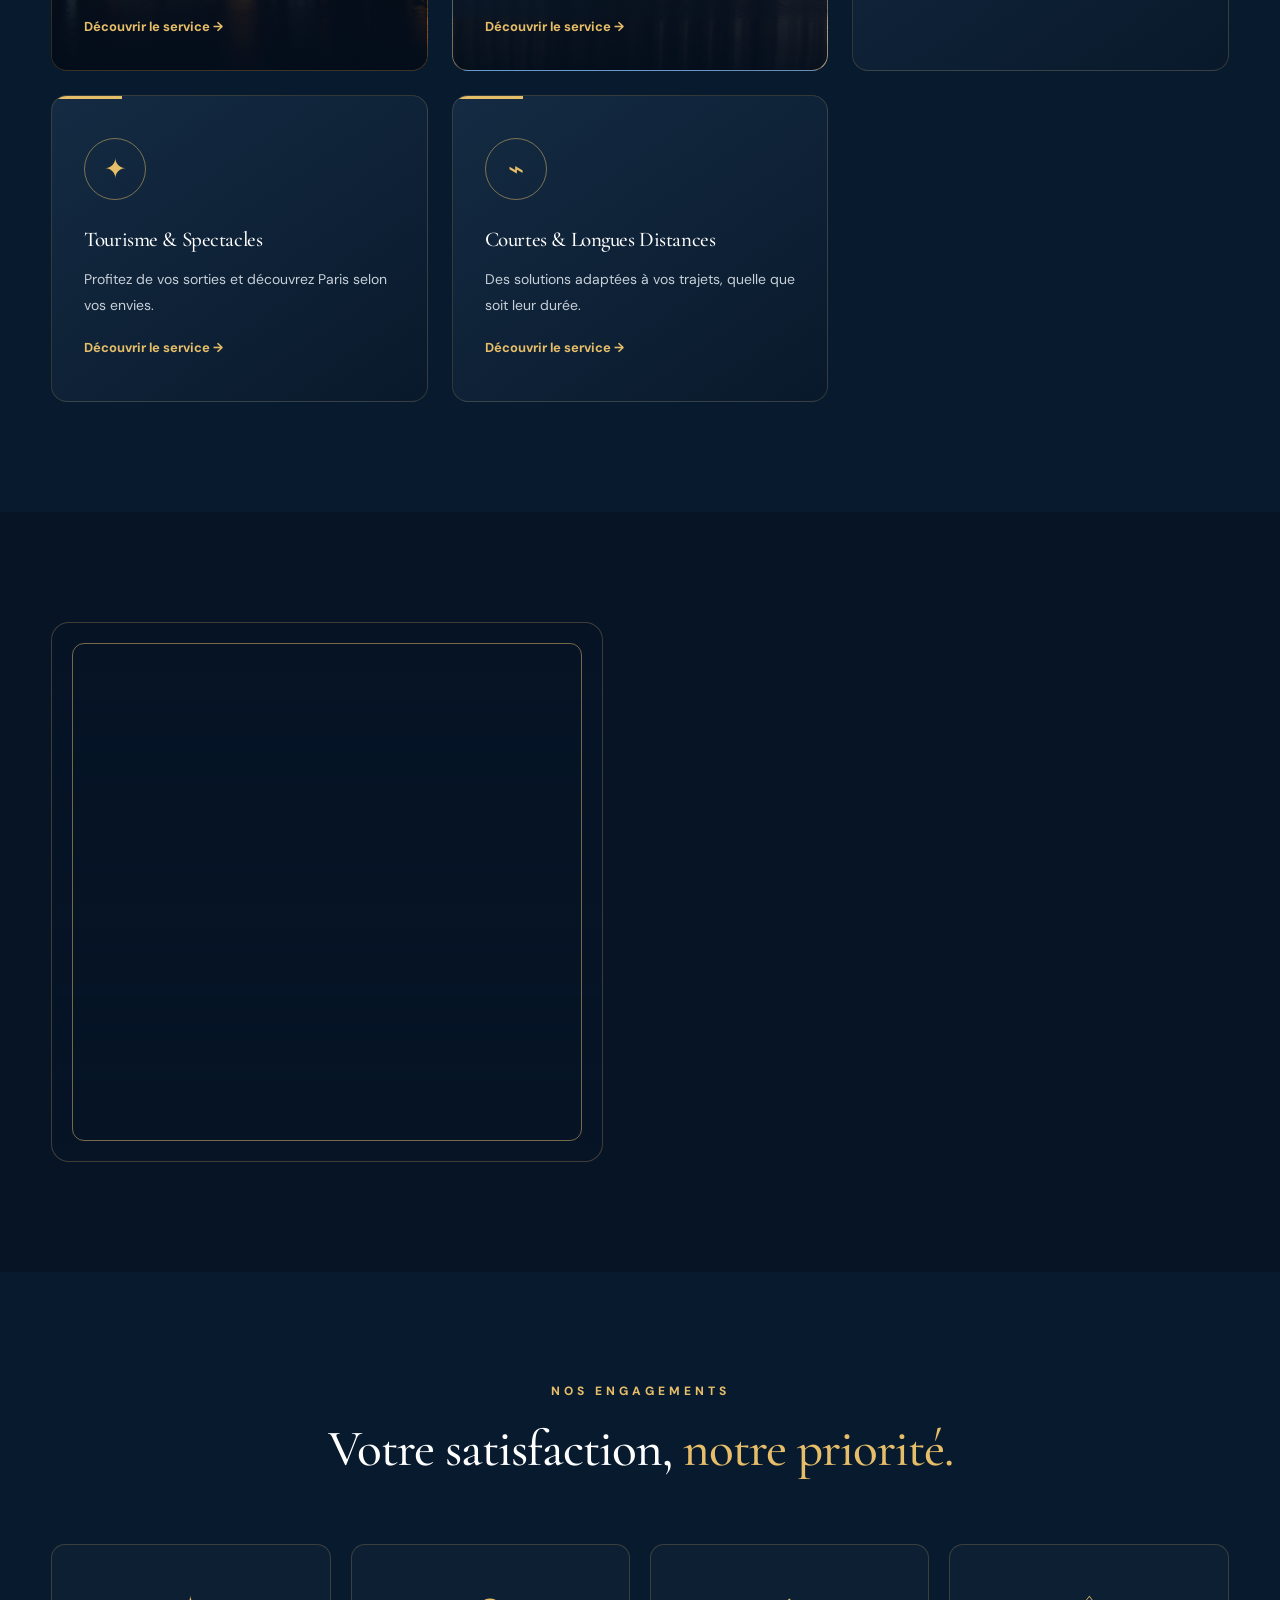
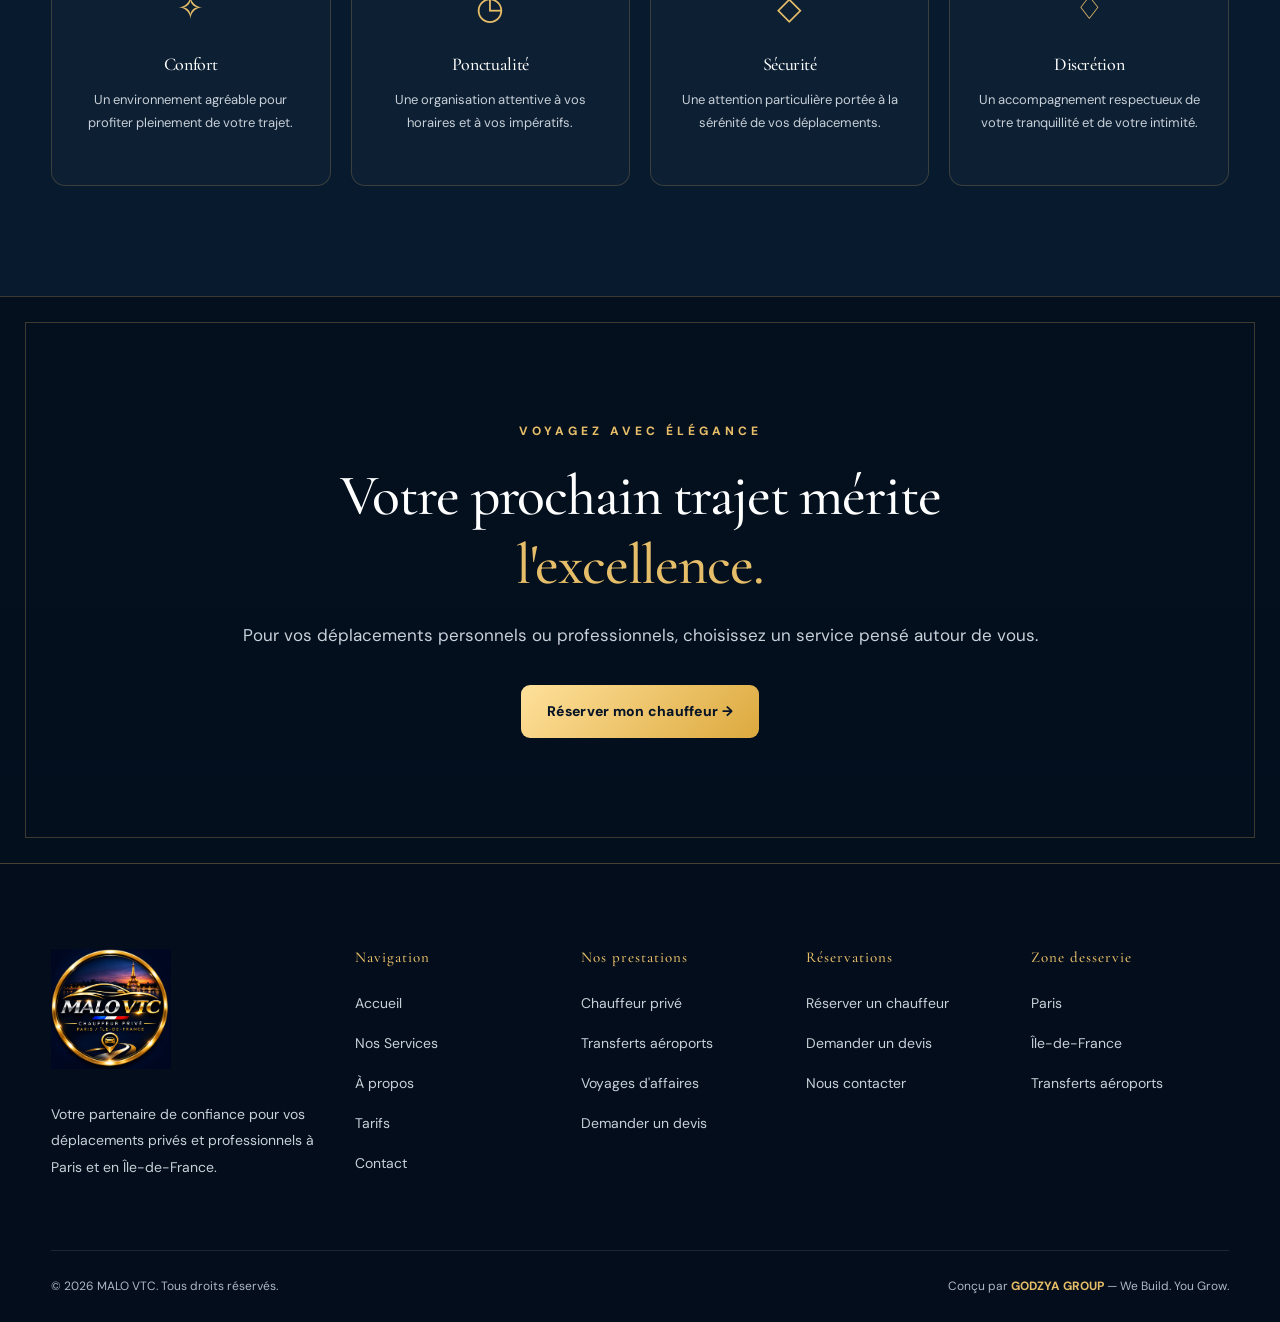
==== commit 0d17f08f: "Refactor home service card in index.html Refactor home service card section by removing duplicate el" ====
--- a/index.html
+++ b/index.html
@@ -1091,27 +1091,30 @@
   </a>
 
 </article>
-
-
-      <article class="home-service-card">
-        <div class="home-service-icon">✈</div>
-
-        <h3 data-fr="Aéroports & Transferts"
-            data-en="Airports & Transfers">
-          Aéroports & Transferts
-        </h3>
-
-        <p data-fr="Organisez vos trajets vers les aéroports et les gares en toute tranquillité."
-           data-en="Arrange your journeys to airports and train stations with peace of mind.">
-          Organisez vos trajets vers les aéroports et les gares en toute tranquillité.
-        </p>
-
-        <a href="services.html"
-           data-fr="Découvrir le service →"
-           data-en="Explore the service →">
-          Découvrir le service →
-        </a>
-      </article>
+      
+<article class="home-service-card photo-card"
+         style="background-image: url('paris-hero-2.jpg.jpg');">
+
+  <div class="home-service-icon">✈</div>
+
+  <h3 data-fr="Aéroports & Transferts"
+      data-en="Airports & Transfers">
+    Aéroports & Transferts
+  </h3>
+
+  <p data-fr="De votre arrivée à Paris jusqu'à votre destination, chaque transfert mérite une attention particulière. Aéroports, gares et correspondances : profitez d'un trajet organisé avec sérénité."
+     data-en="From your arrival in Paris to your final destination, every transfer deserves special attention. Airports, stations and connections: enjoy a thoughtfully arranged journey.">
+    De votre arrivée à Paris jusqu'à votre destination, chaque transfert mérite une attention particulière. Aéroports, gares et correspondances : profitez d'un trajet organisé avec sérénité.
+  </p>
+
+  <a href="services.html"
+     data-fr="Découvrir le service →"
+     data-en="Explore the service →">
+    Découvrir le service →
+  </a>
+
+</article>
+
 
       <article class="home-service-card">
         <div class="home-service-icon">◆</div>
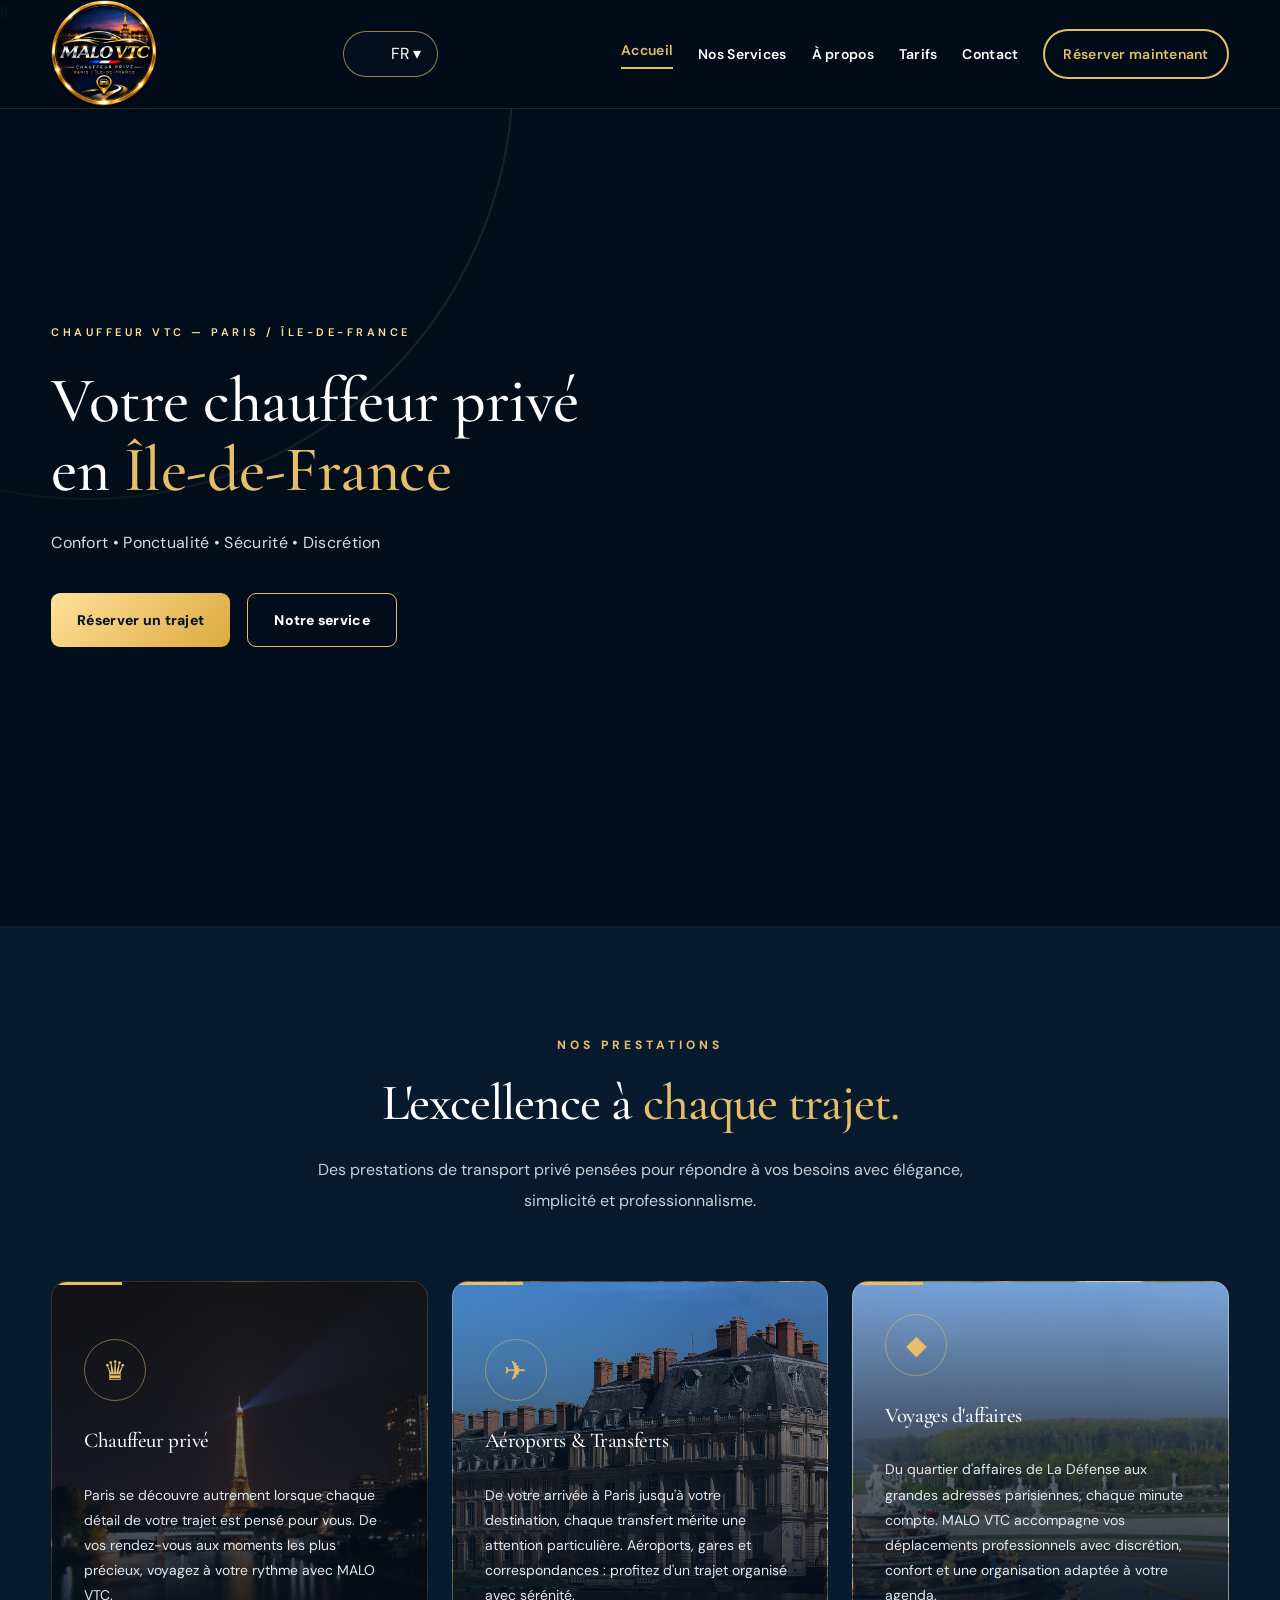
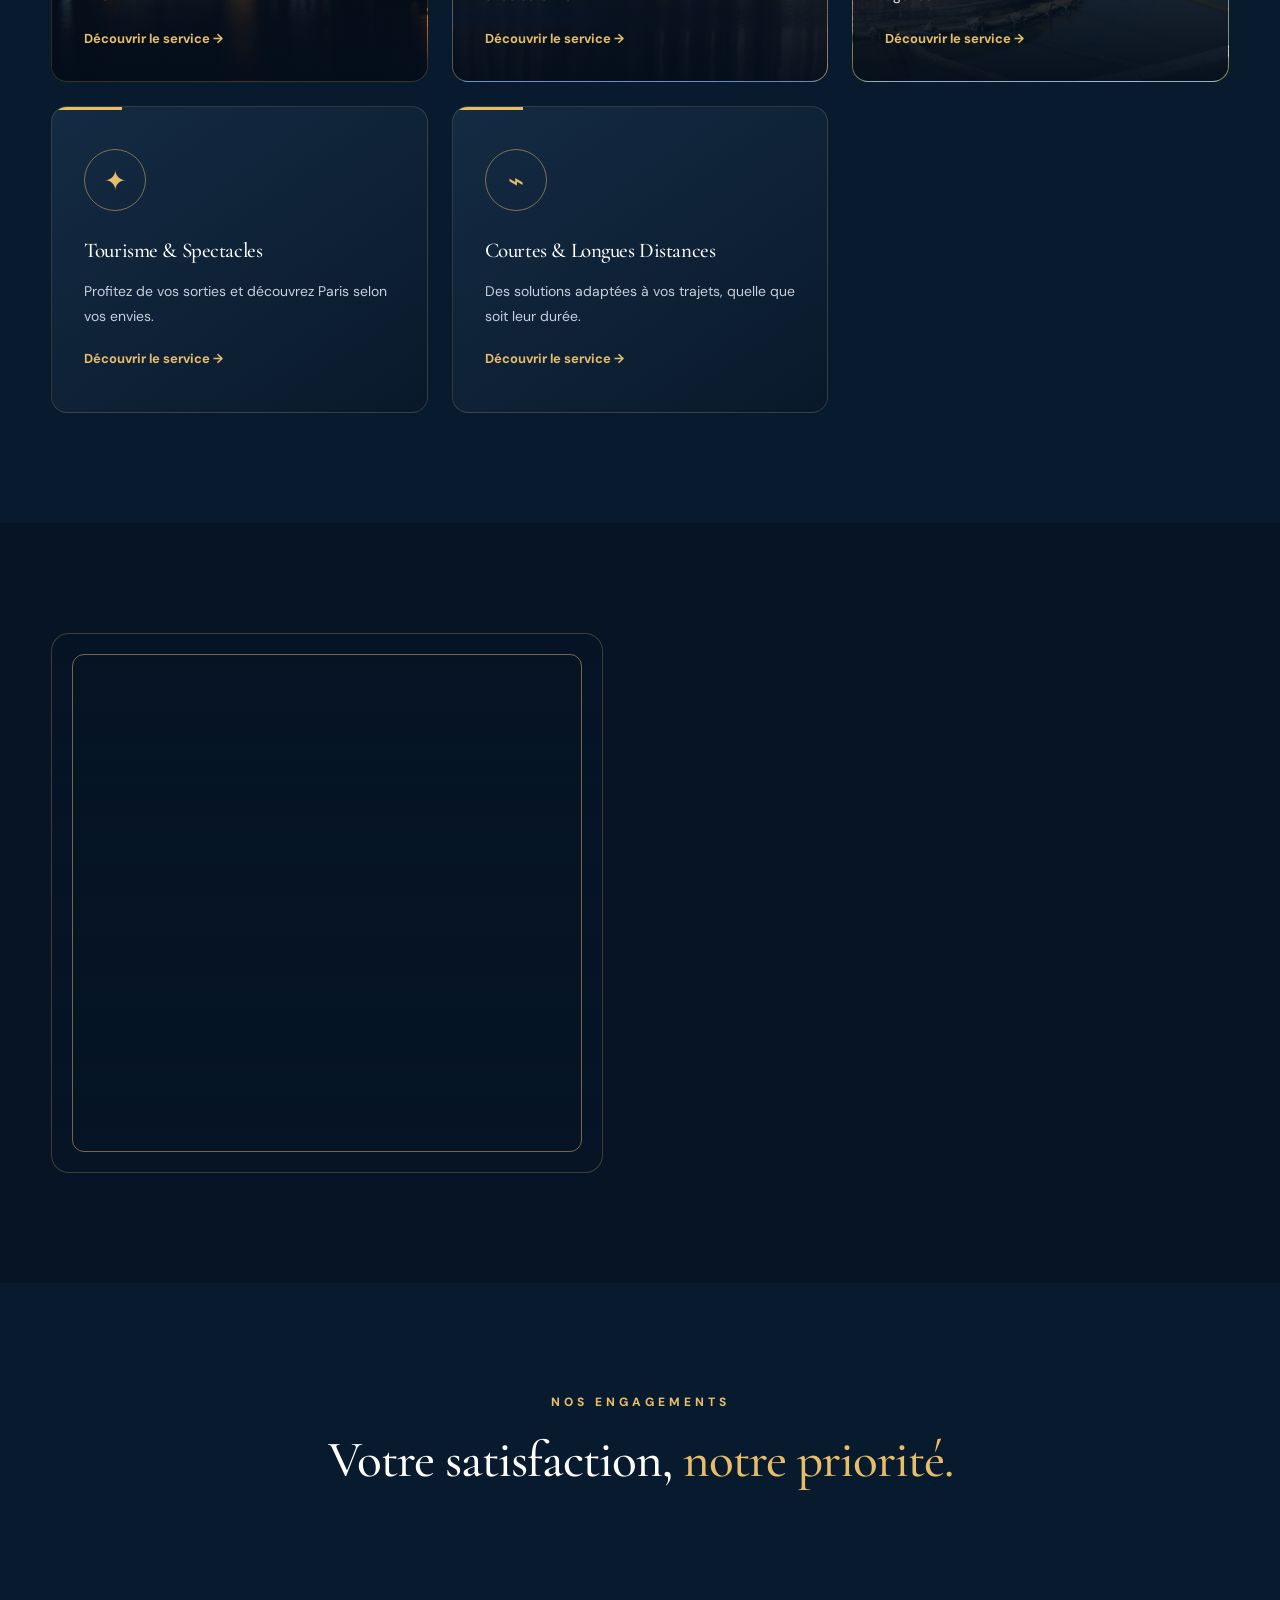
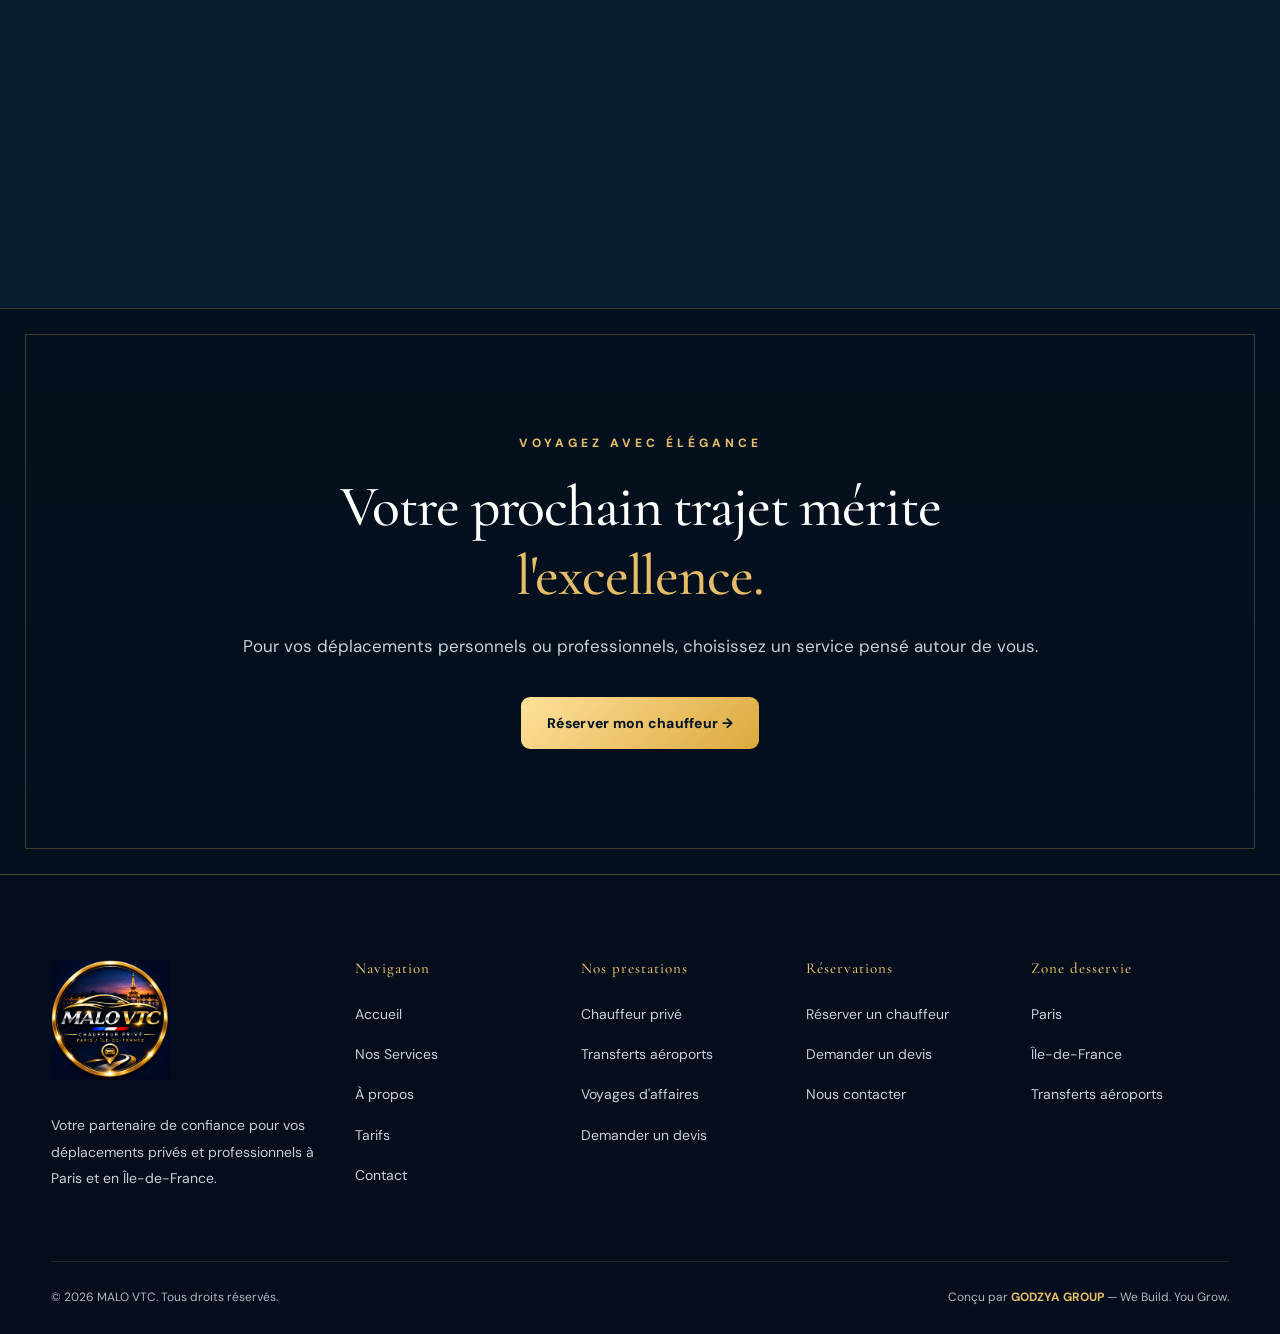
==== commit 62236f4c: "Enhance home service card with image and text Updated the home service card to include a background " ====
--- a/index.html
+++ b/index.html
@@ -1116,25 +1116,30 @@
 </article>
 
 
-      <article class="home-service-card">
-        <div class="home-service-icon">◆</div>
-
-        <h3 data-fr="Voyages d'affaires"
-            data-en="Business Travel">
-          Voyages d'affaires
-        </h3>
-
-        <p data-fr="Des déplacements professionnels adaptés à votre emploi du temps."
-           data-en="Professional travel tailored to your schedule.">
-          Des déplacements professionnels adaptés à votre emploi du temps.
-        </p>
-
-        <a href="services.html"
-           data-fr="Découvrir le service →"
-           data-en="Explore the service →">
-          Découvrir le service →
-        </a>
-      </article>
+      
+<article class="home-service-card photo-card"
+         style="background-image: url('paris-hero-3.jpg.jpg');">
+
+  <div class="home-service-icon">◆</div>
+
+  <h3 data-fr="Voyages d'affaires"
+      data-en="Business Travel">
+    Voyages d'affaires
+  </h3>
+
+  <p data-fr="Du quartier d'affaires de La Défense aux grandes adresses parisiennes, chaque minute compte. MALO VTC accompagne vos déplacements professionnels avec discrétion, confort et une organisation adaptée à votre agenda."
+     data-en="From La Défense business district to prestigious Parisian addresses, every minute matters. MALO VTC supports your professional journeys with discretion, comfort and arrangements tailored to your schedule.">
+    Du quartier d'affaires de La Défense aux grandes adresses parisiennes, chaque minute compte. MALO VTC accompagne vos déplacements professionnels avec discrétion, confort et une organisation adaptée à votre agenda.
+  </p>
+
+  <a href="services.html"
+     data-fr="Découvrir le service →"
+     data-en="Explore the service →">
+    Découvrir le service →
+  </a>
+
+</article>
+
 
       <article class="home-service-card">
         <div class="home-service-icon">✦</div>
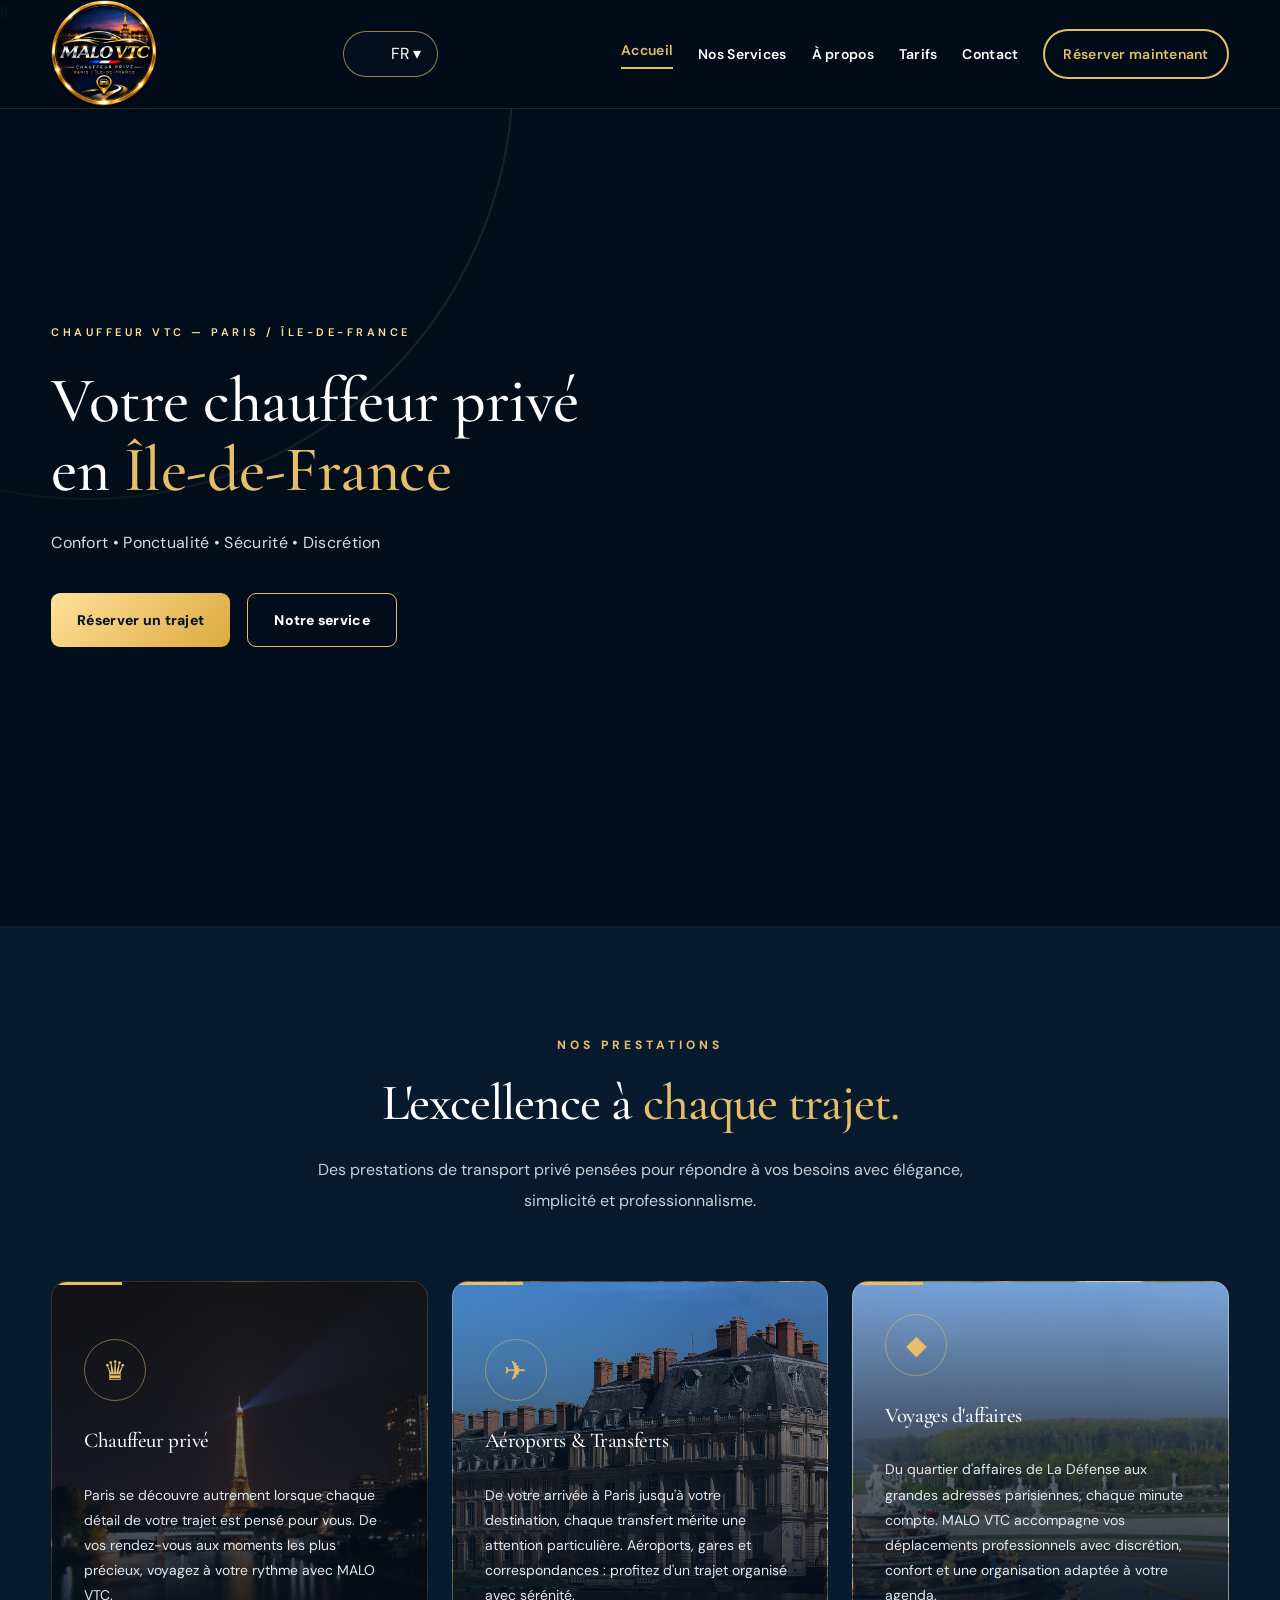
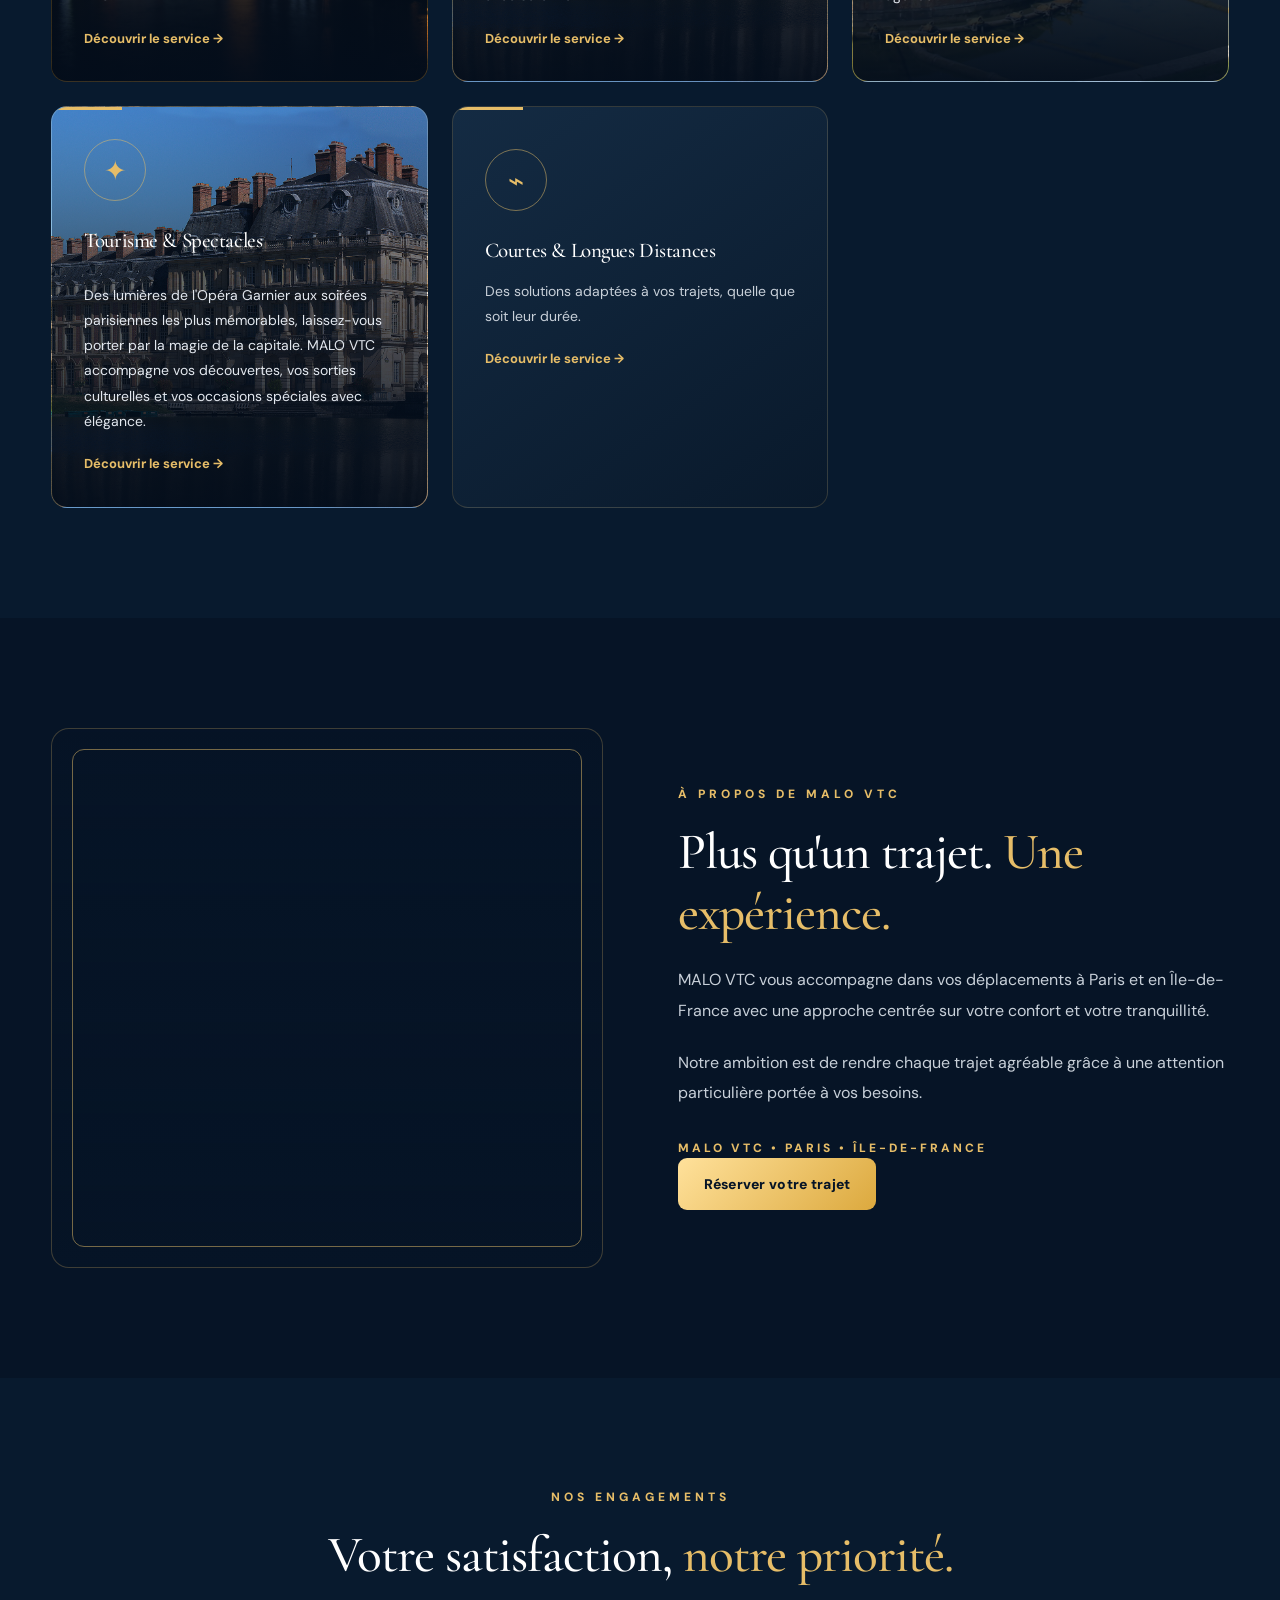
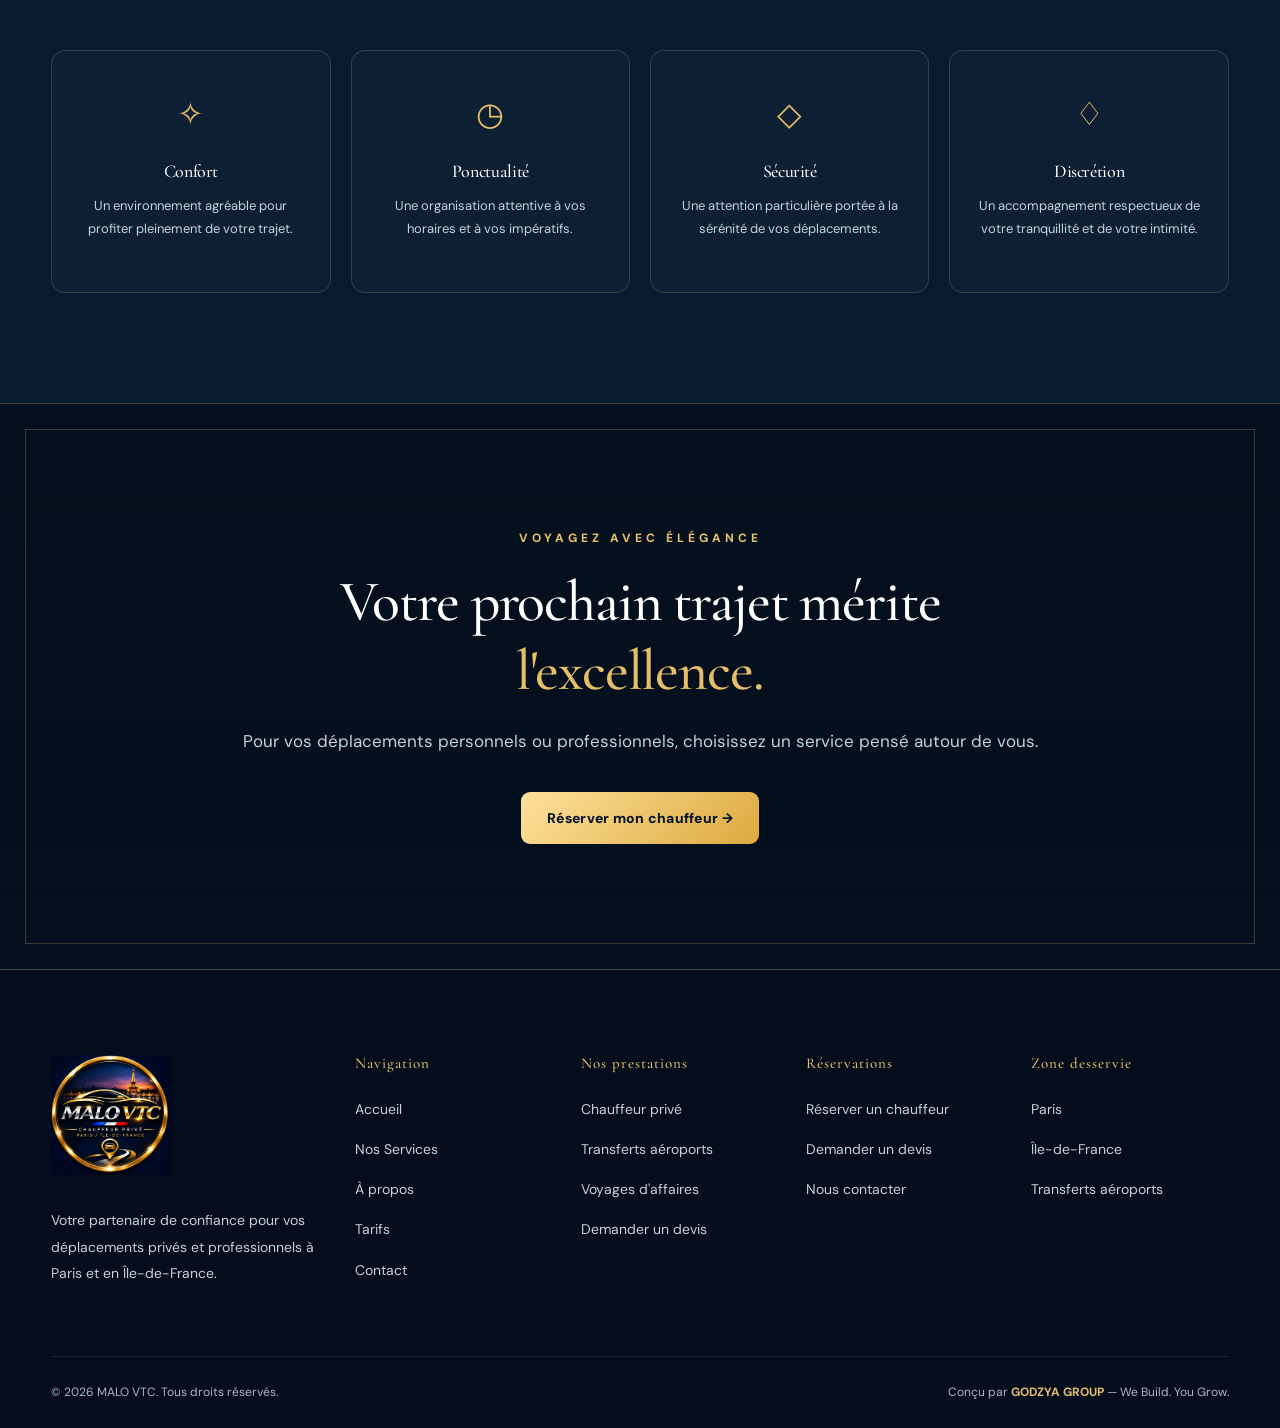
==== commit e7d19adb: "Enhance home service card with image and text Updated the home service card to include a background " ====
--- a/index.html
+++ b/index.html
@@ -1141,25 +1141,30 @@
 </article>
 
 
-      <article class="home-service-card">
-        <div class="home-service-icon">✦</div>
-
-        <h3 data-fr="Tourisme & Spectacles"
-            data-en="Tourism & Shows">
-          Tourisme & Spectacles
-        </h3>
-
-        <p data-fr="Profitez de vos sorties et découvrez Paris selon vos envies."
-           data-en="Enjoy your outings and discover Paris at your own pace.">
-          Profitez de vos sorties et découvrez Paris selon vos envies.
-        </p>
-
-        <a href="services.html"
-           data-fr="Découvrir le service →"
-           data-en="Explore the service →">
-          Découvrir le service →
-        </a>
-      </article>
+      
+<article class="home-service-card photo-card"
+         style="background-image: url('paris-hero-2.jpg.jpg');">
+
+  <div class="home-service-icon">✦</div>
+
+  <h3 data-fr="Tourisme & Spectacles"
+      data-en="Tourism & Shows">
+    Tourisme & Spectacles
+  </h3>
+
+  <p data-fr="Des lumières de l'Opéra Garnier aux soirées parisiennes les plus mémorables, laissez-vous porter par la magie de la capitale. MALO VTC accompagne vos découvertes, vos sorties culturelles et vos occasions spéciales avec élégance."
+     data-en="From the lights of the Palais Garnier to unforgettable Parisian evenings, discover the magic of the capital. MALO VTC accompanies your sightseeing, cultural outings and special occasions with elegance.">
+    Des lumières de l'Opéra Garnier aux soirées parisiennes les plus mémorables, laissez-vous porter par la magie de la capitale. MALO VTC accompagne vos découvertes, vos sorties culturelles et vos occasions spéciales avec élégance.
+  </p>
+
+  <a href="services.html"
+     data-fr="Découvrir le service →"
+     data-en="Explore the service →">
+    Découvrir le service →
+  </a>
+
+</article>
+
 
       <article class="home-service-card">
         <div class="home-service-icon">⌁</div>
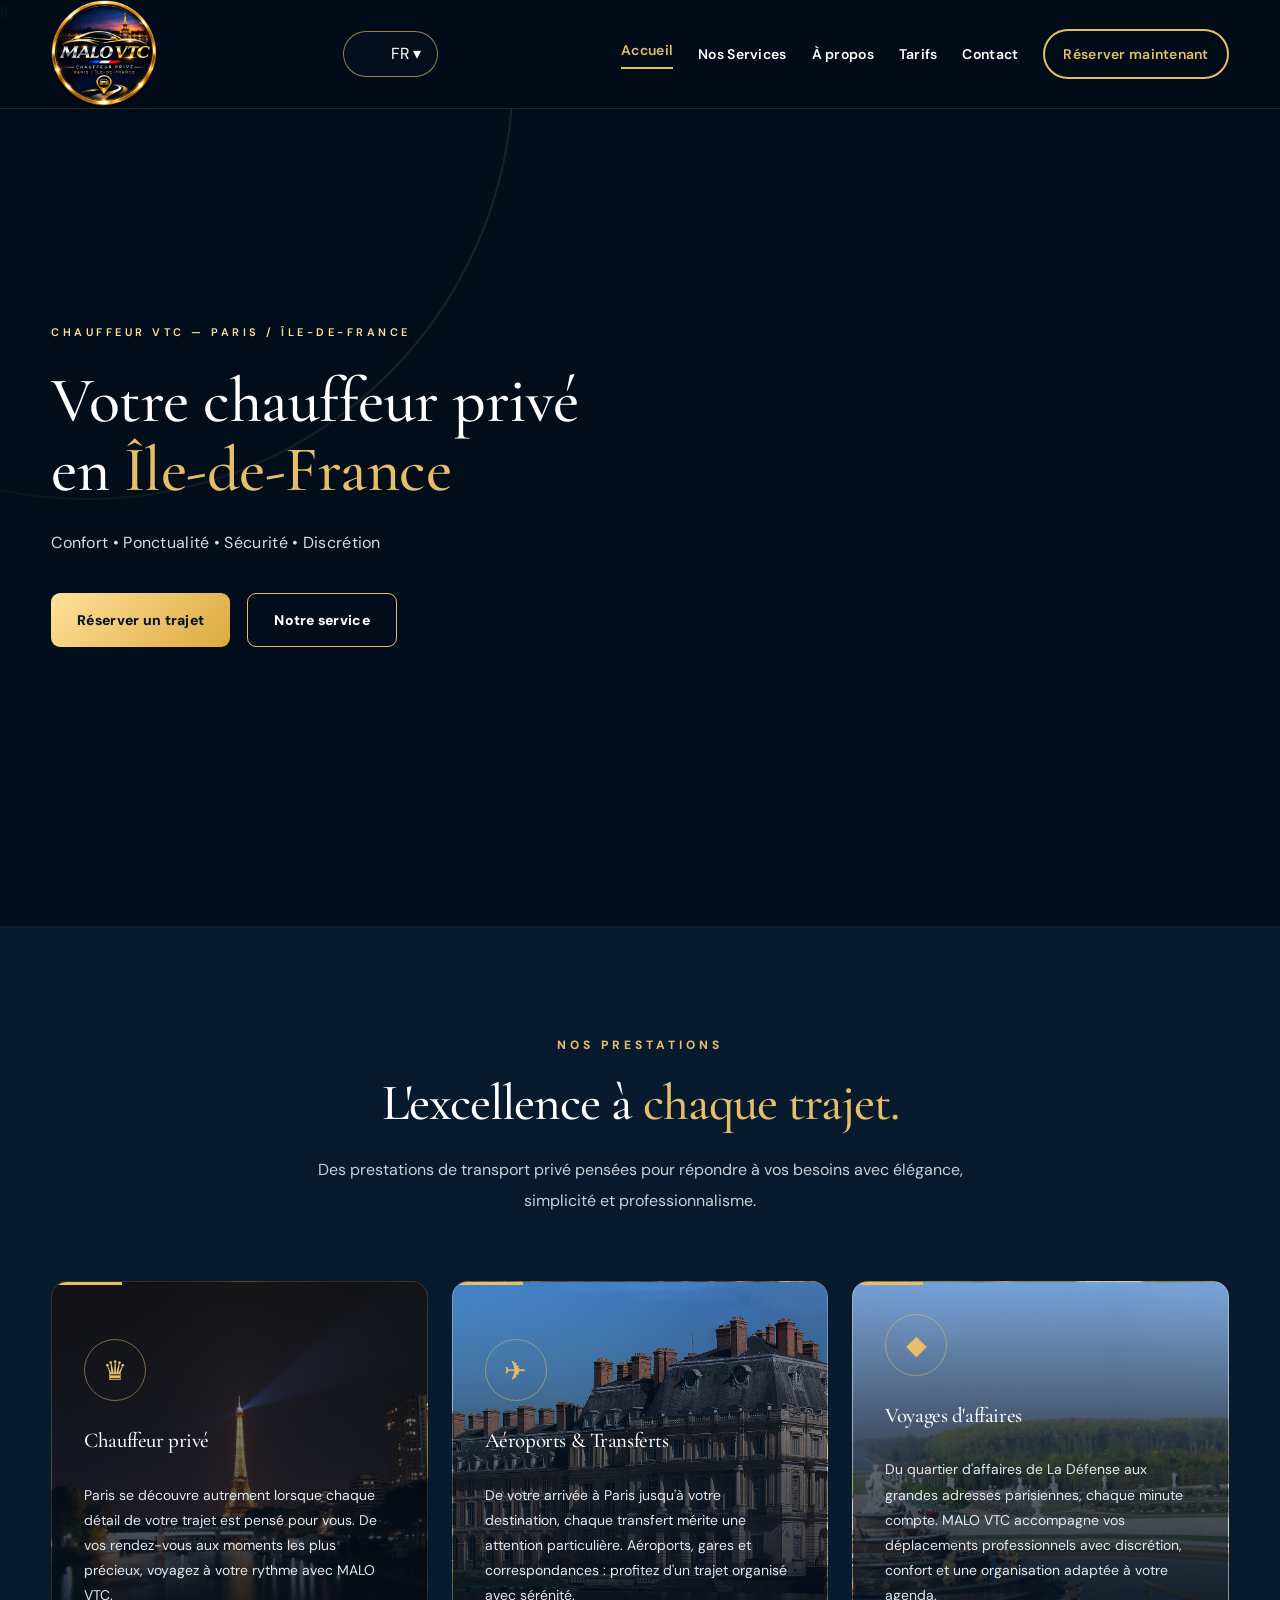
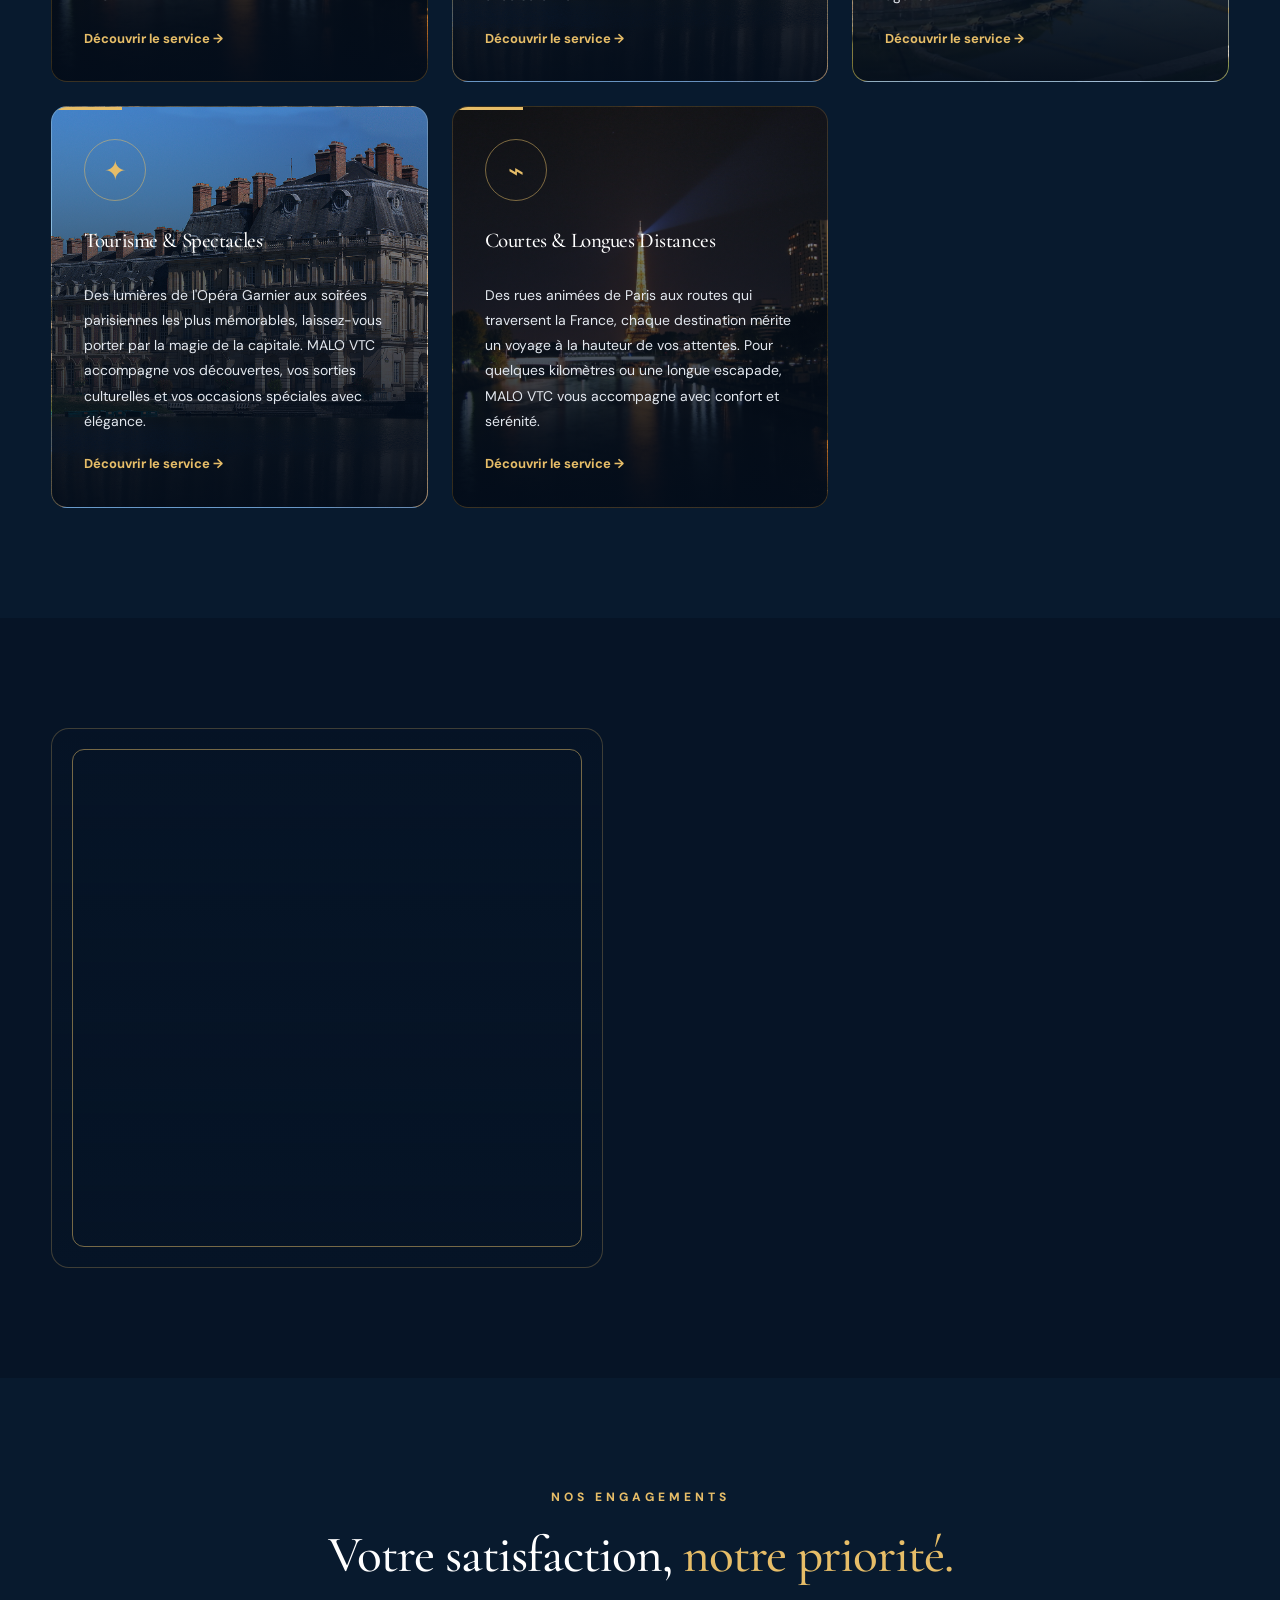
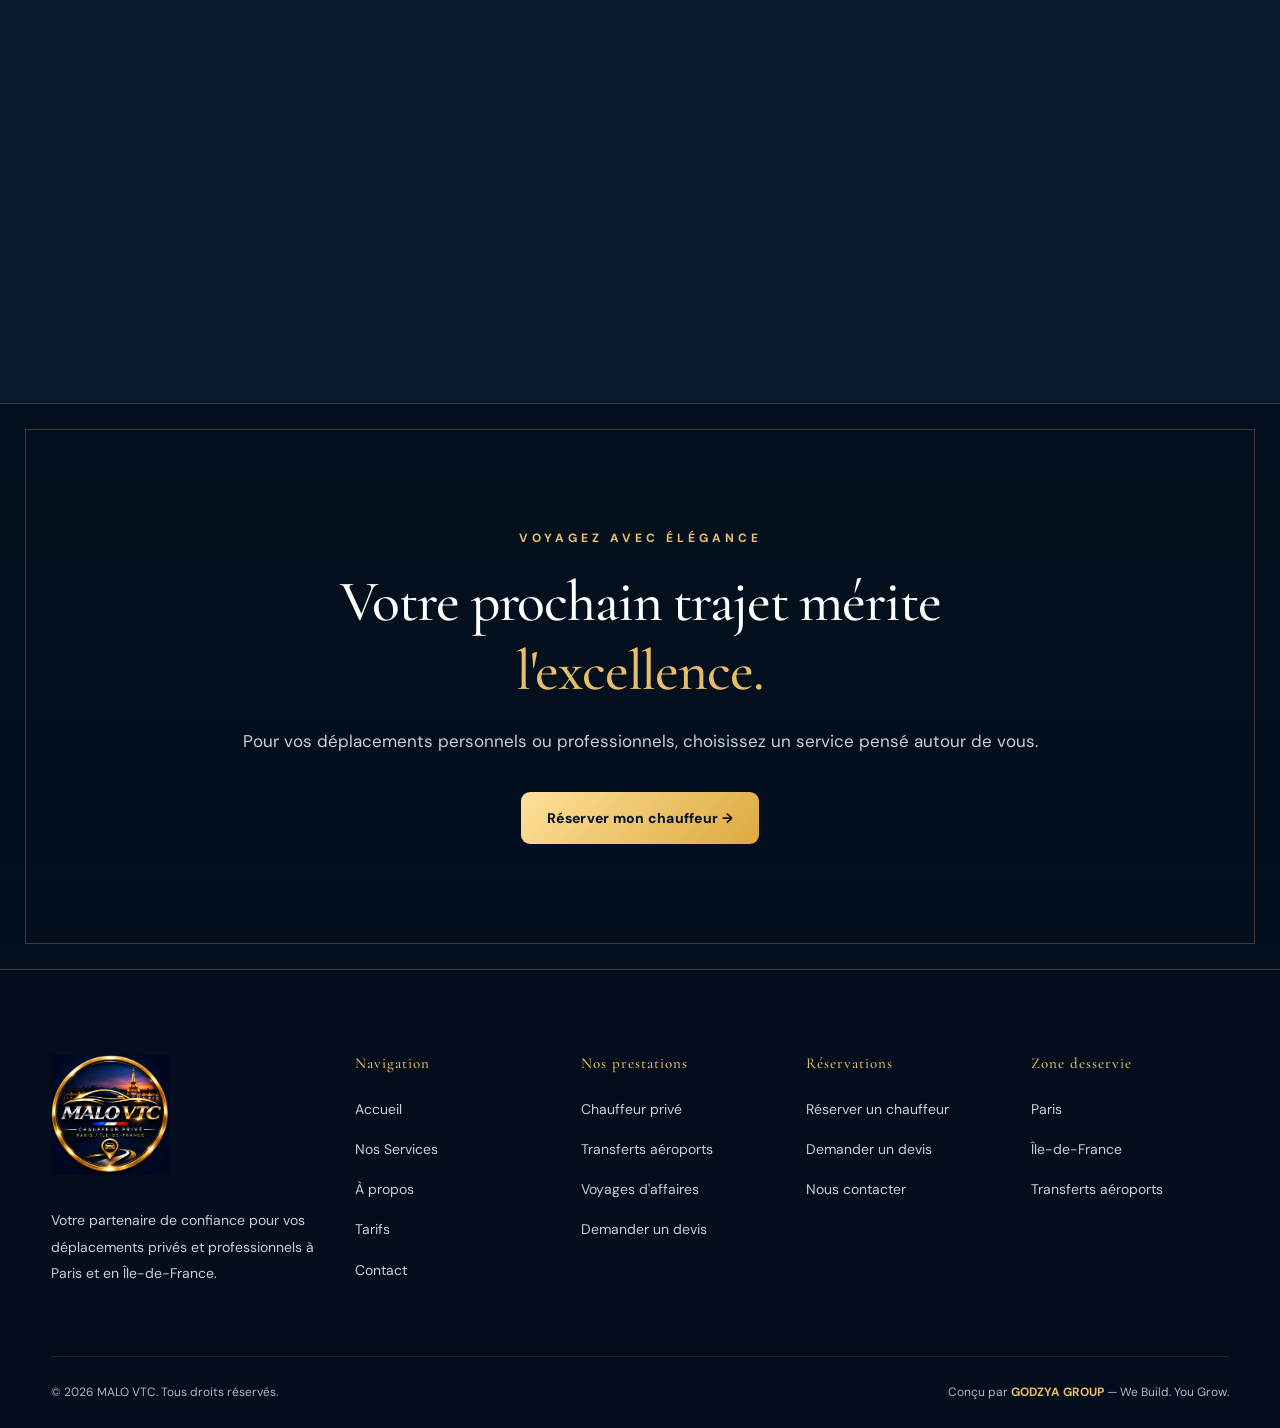
==== commit fd6bf0c9: "Enhance home service card with image and text Updated the home service card to include a background " ====
--- a/index.html
+++ b/index.html
@@ -1166,25 +1166,30 @@
 </article>
 
 
-      <article class="home-service-card">
-        <div class="home-service-icon">⌁</div>
-
-        <h3 data-fr="Courtes & Longues Distances"
-            data-en="Short & Long Distances">
-          Courtes & Longues Distances
-        </h3>
-
-        <p data-fr="Des solutions adaptées à vos trajets, quelle que soit leur durée."
-           data-en="Flexible solutions for journeys of different distances.">
-          Des solutions adaptées à vos trajets, quelle que soit leur durée.
-        </p>
-
-        <a href="services.html"
-           data-fr="Découvrir le service →"
-           data-en="Explore the service →">
-          Découvrir le service →
-        </a>
-      </article>
+      
+<article class="home-service-card photo-card"
+         style="background-image: url('paris-hero-1.jpg.jpg');">
+
+  <div class="home-service-icon">⌁</div>
+
+  <h3 data-fr="Courtes & Longues Distances"
+      data-en="Short & Long Distances">
+    Courtes & Longues Distances
+  </h3>
+
+  <p data-fr="Des rues animées de Paris aux routes qui traversent la France, chaque destination mérite un voyage à la hauteur de vos attentes. Pour quelques kilomètres ou une longue escapade, MALO VTC vous accompagne avec confort et sérénité."
+     data-en="From the lively streets of Paris to roads across France, every destination deserves a journey that meets your expectations. Whether travelling a few kilometres or taking a longer trip, MALO VTC accompanies you in comfort and peace of mind.">
+    Des rues animées de Paris aux routes qui traversent la France, chaque destination mérite un voyage à la hauteur de vos attentes. Pour quelques kilomètres ou une longue escapade, MALO VTC vous accompagne avec confort et sérénité.
+  </p>
+
+  <a href="services.html"
+     data-fr="Découvrir le service →"
+     data-en="Explore the service →">
+    Découvrir le service →
+  </a>
+
+</article>
+
 
     </div>
   </div>
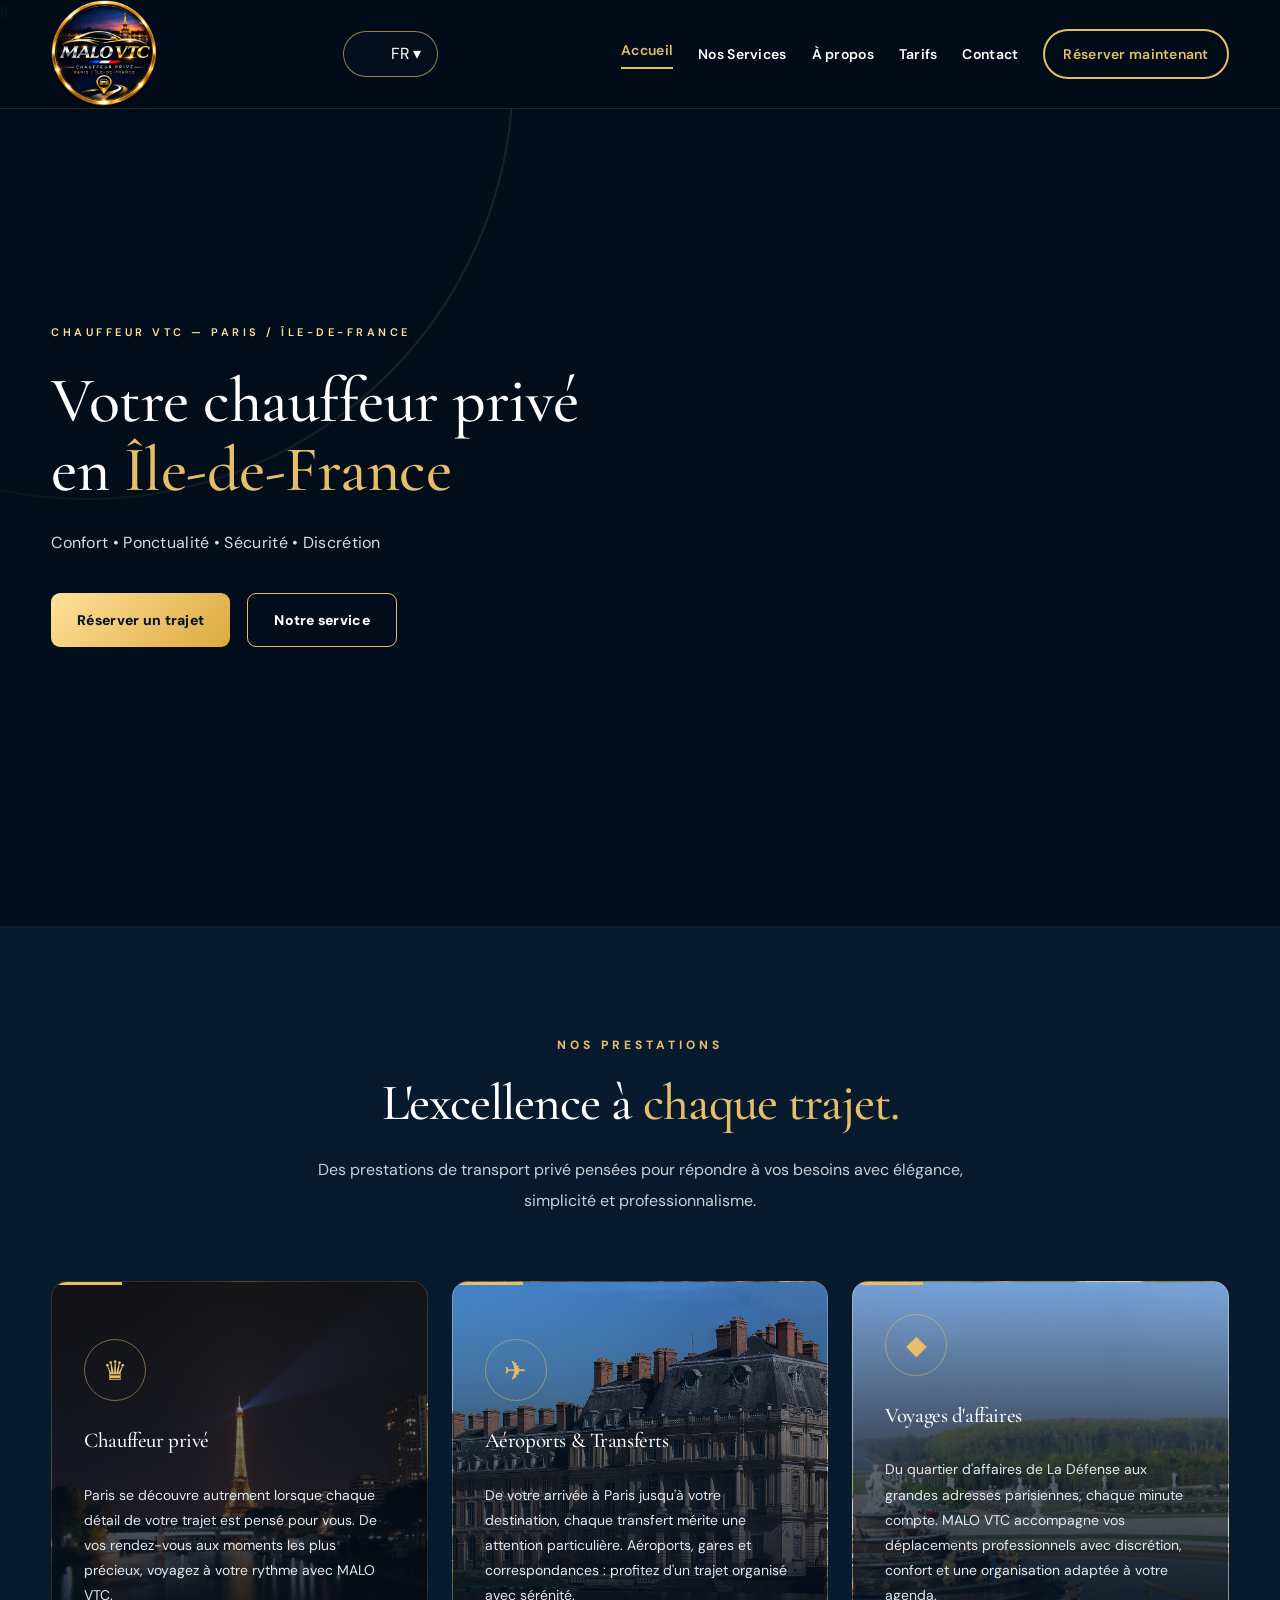
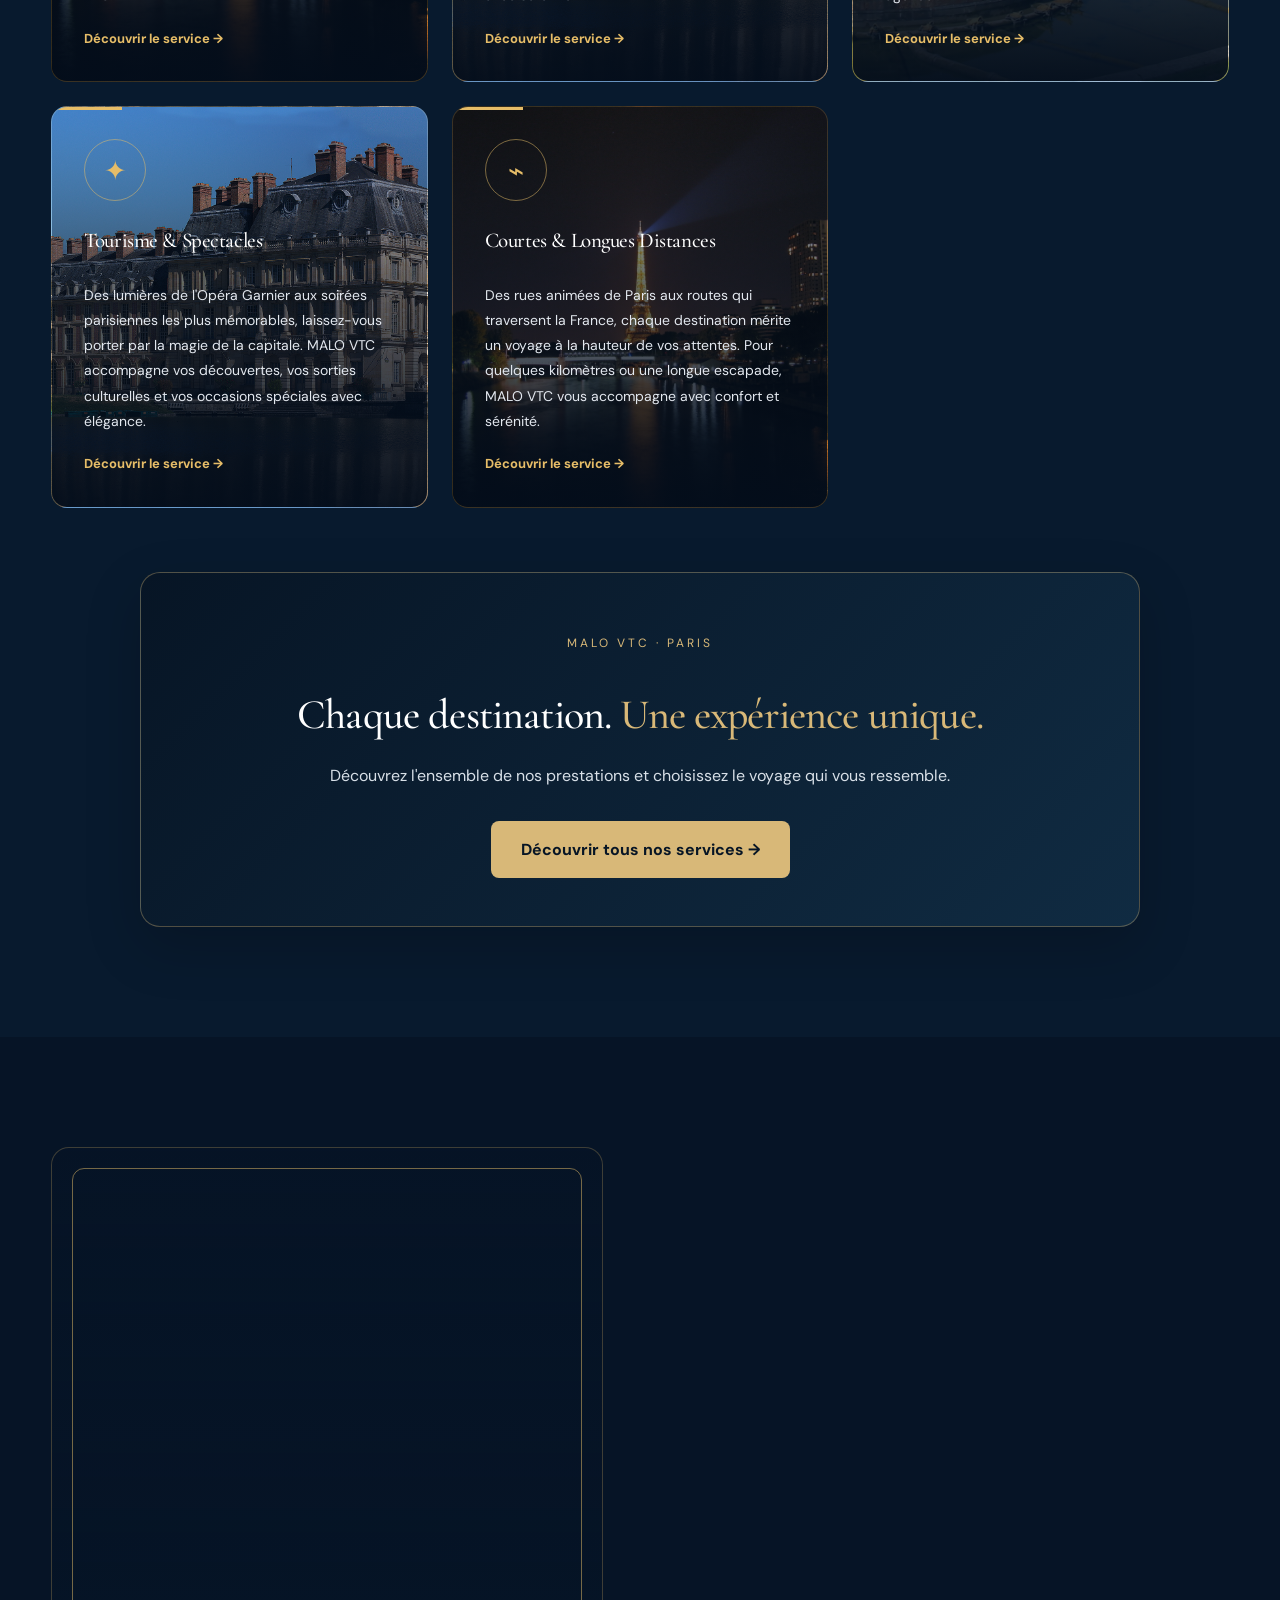
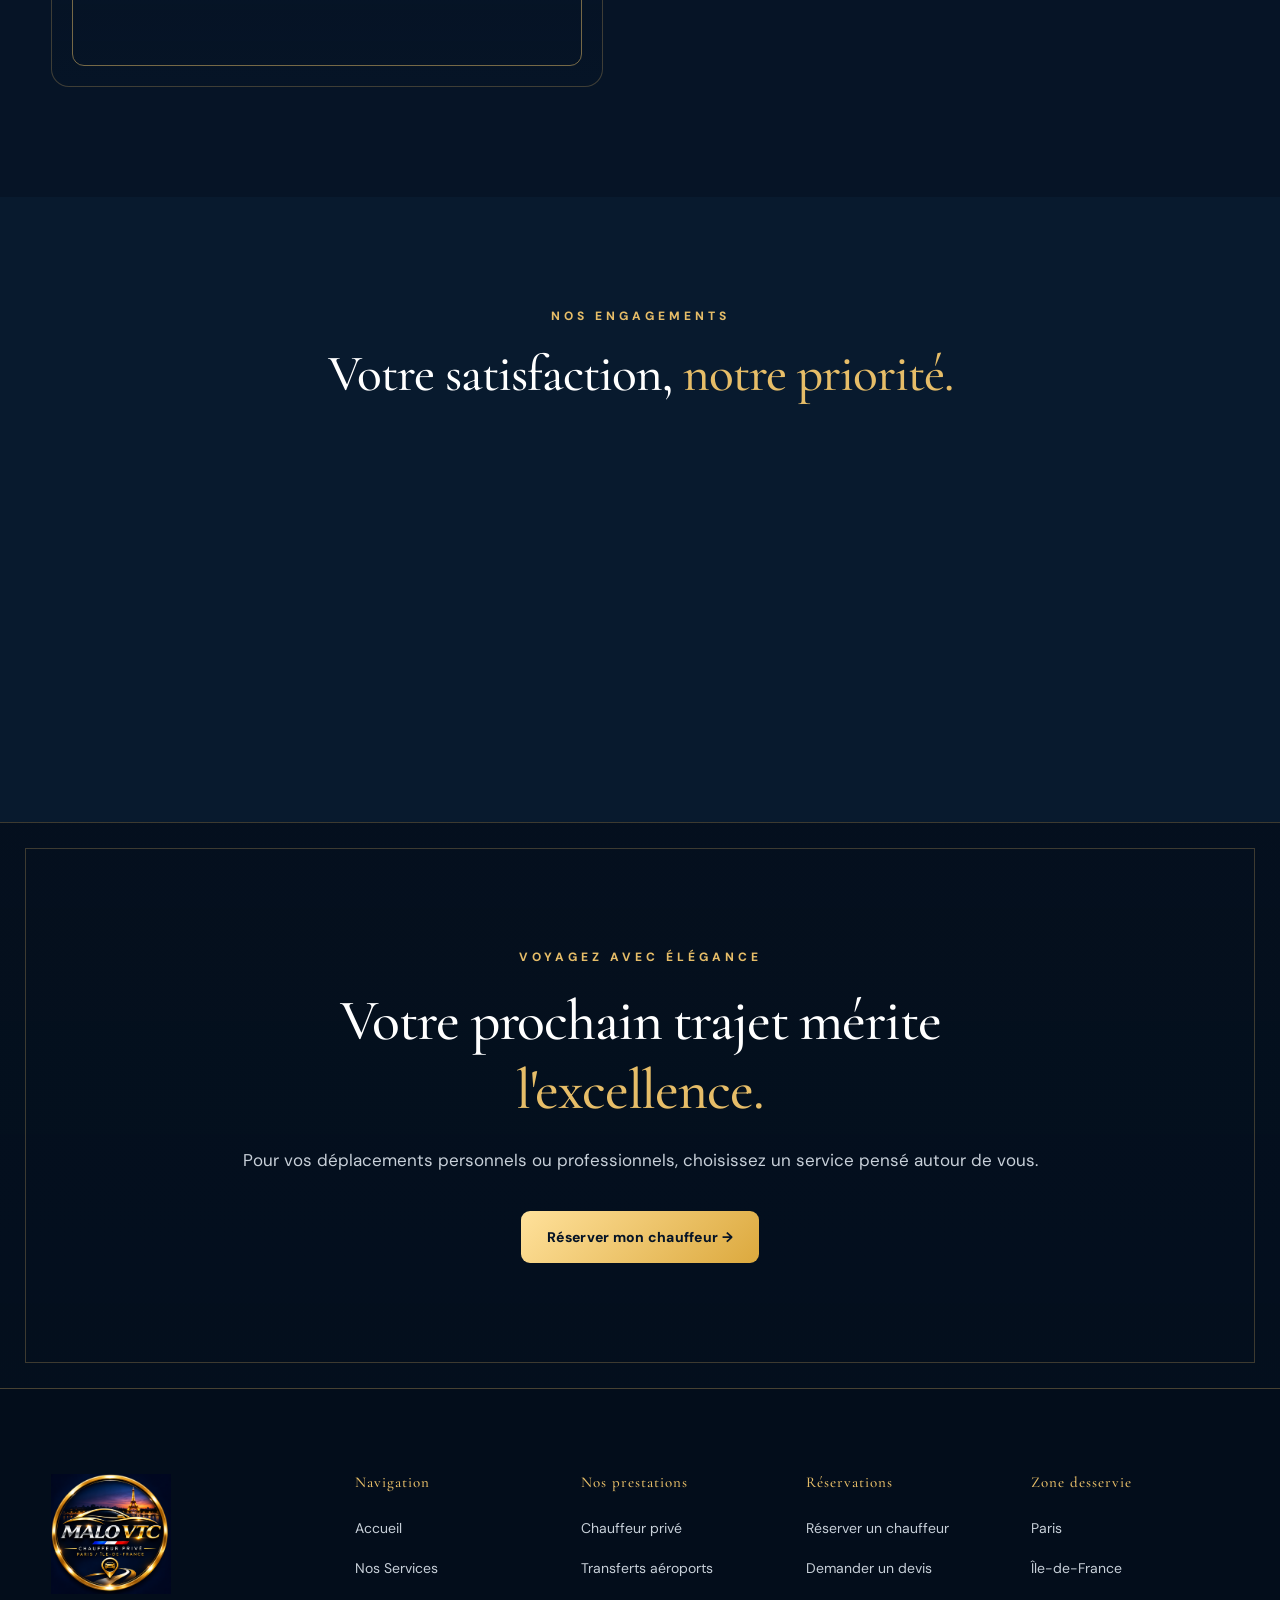
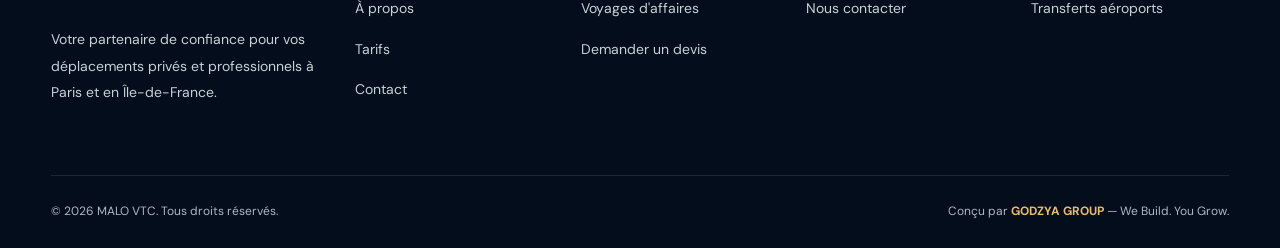
==== commit 486670e9: "Add premium services CTA section to index.html Added a premium services call-to-action section with " ====
--- a/index.html
+++ b/index.html
@@ -1191,11 +1191,84 @@
 </article>
 
 
+    
     </div>
+
+    <!-- PREMIUM SERVICES CTA -->
+    <div style="
+      margin: 64px auto 0;
+      padding: 48px 28px;
+      max-width: 1000px;
+      text-align: center;
+      background: linear-gradient(135deg, #071525, #102b42);
+      border: 1px solid rgba(216,184,120,.35);
+      border-radius: 20px;
+      box-shadow: 0 20px 55px rgba(0,0,0,.18);
+    ">
+
+      <p style="
+        color: #d8b878;
+        font-size: 12px;
+        letter-spacing: 3px;
+        text-transform: uppercase;
+        margin-bottom: 18px;
+      ">
+        MALO VTC · PARIS
+      </p>
+
+      <h2 style="
+        color: #ffffff;
+        font-size: clamp(28px, 4vw, 42px);
+        line-height: 1.25;
+        margin-bottom: 20px;
+      ">
+        <span
+          data-fr="Chaque destination."
+          data-en="Every destination.">
+          Chaque destination.
+        </span>
+        <span style="color: #d8b878;"
+          data-fr="Une expérience unique."
+          data-en="A unique experience.">
+          Une expérience unique.
+        </span>
+      </h2>
+
+      <p style="
+        color: #d8e0e8;
+        max-width: 620px;
+        margin: 0 auto 30px;
+        line-height: 1.8;
+      "
+        data-fr="Découvrez l'ensemble de nos prestations et choisissez le voyage qui vous ressemble."
+        data-en="Explore our full range of services and choose the journey that suits you.">
+        Découvrez l'ensemble de nos prestations et choisissez le voyage qui vous ressemble.
+      </p>
+
+      <a href="services.html"
+         style="
+           display: inline-block;
+           padding: 16px 30px;
+           background: #d8b878;
+           color: #071525;
+           border-radius: 8px;
+           font-weight: 700;
+           text-decoration: none;
+           transition: transform .3s ease;
+         "
+         data-fr="Découvrir tous nos services →"
+         data-en="Discover all our services →">
+        Découvrir tous nos services →
+      </a>
+
+    </div>
+    <!-- END PREMIUM SERVICES CTA -->
+
   </div>
 </section>
 
 <!-- ABOUT MALO VTC -->
+
 
 <section class="section section-deep" id="apropos">
   <div class="container about-grid">
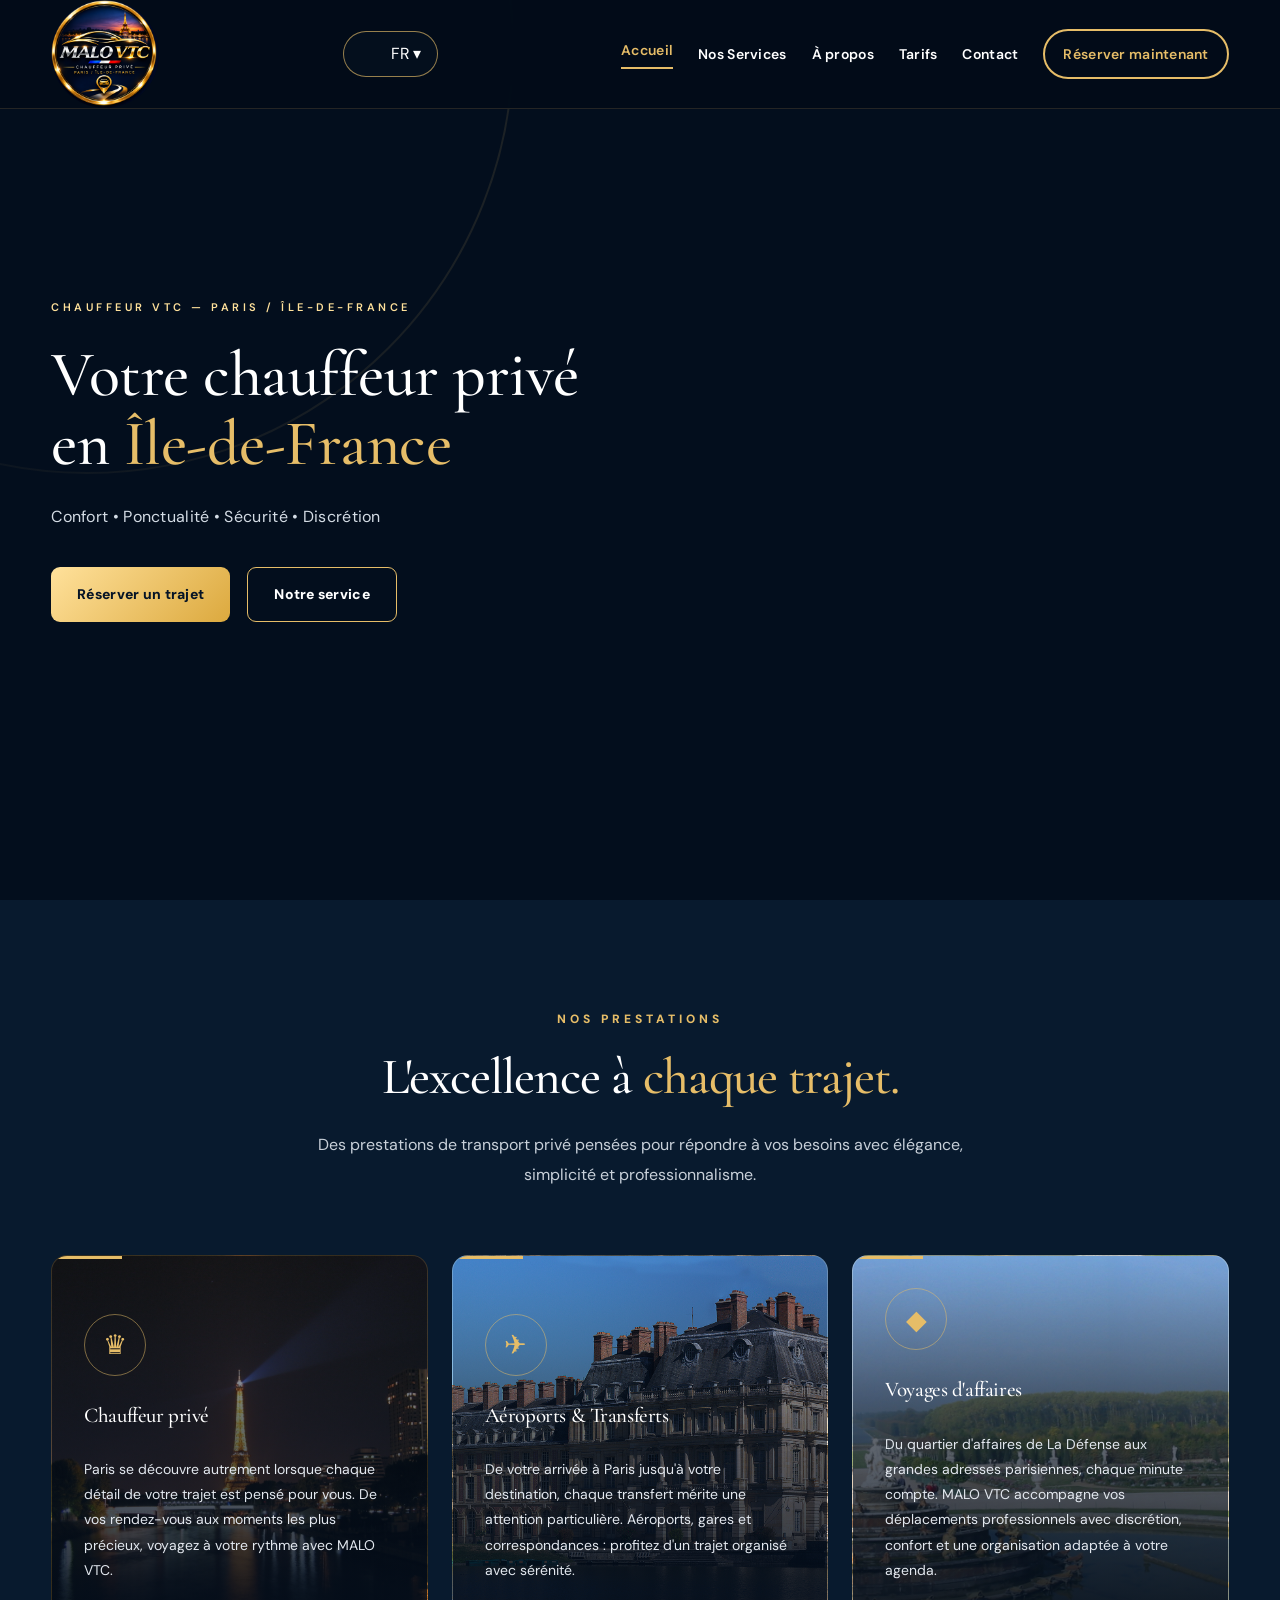
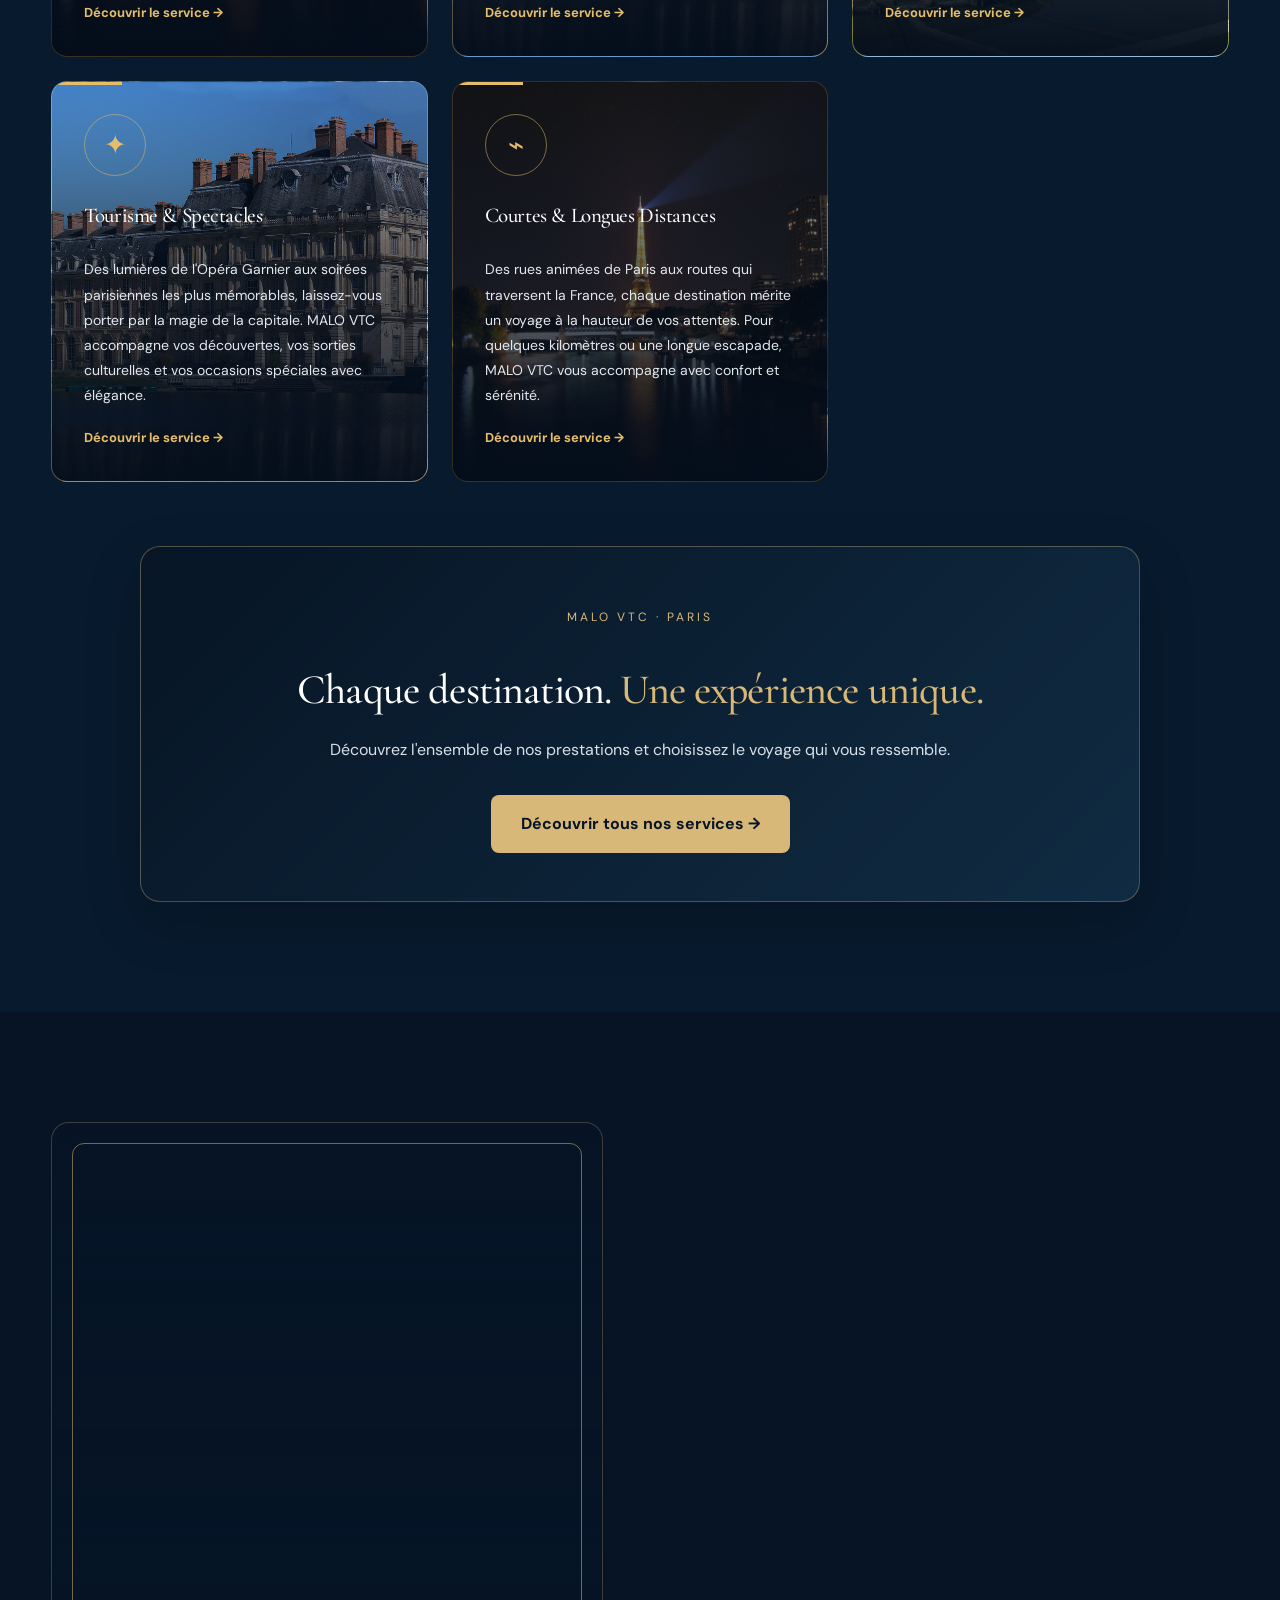
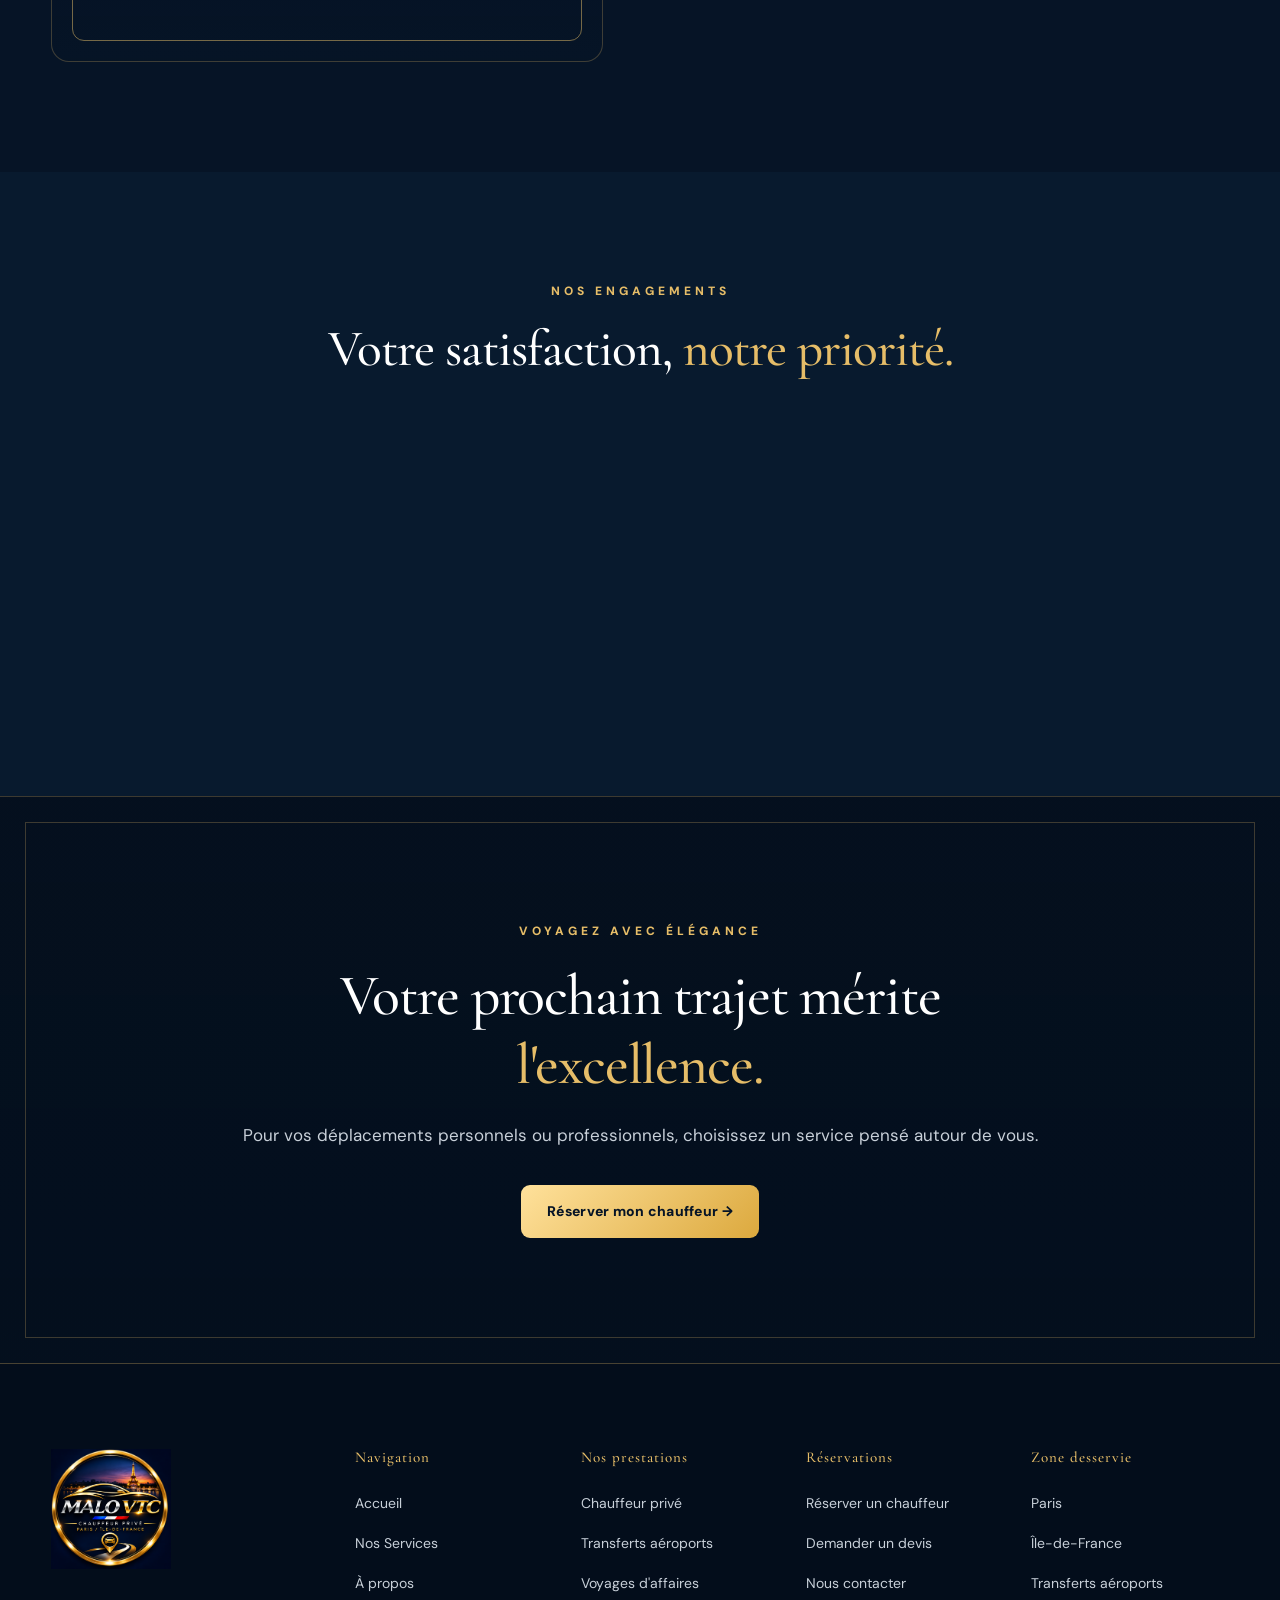
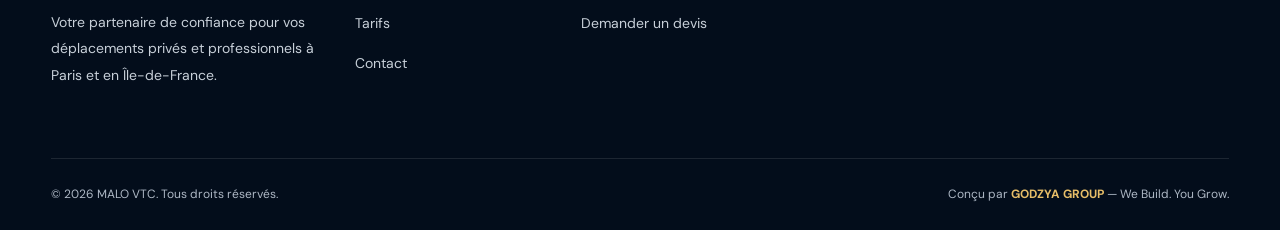
==== commit 82e22b3f: "Fix DOCTYPE declaration in index.html" ====
--- a/index.html
+++ b/index.html
@@ -1,4 +1,4 @@
-ll  <!DOCTYPE html>
+<!DOCTYPE html>
 <html lang="fr">
 <head>
   <meta charset="UTF-8">
@@ -408,7 +408,7 @@
 
     /* MOBILE NAVIGATION */
 
-    @media (max-width: 1100px) {
+    @media (max-width: 900px) {
       .navbar {
         min-height: 88px;
       }
